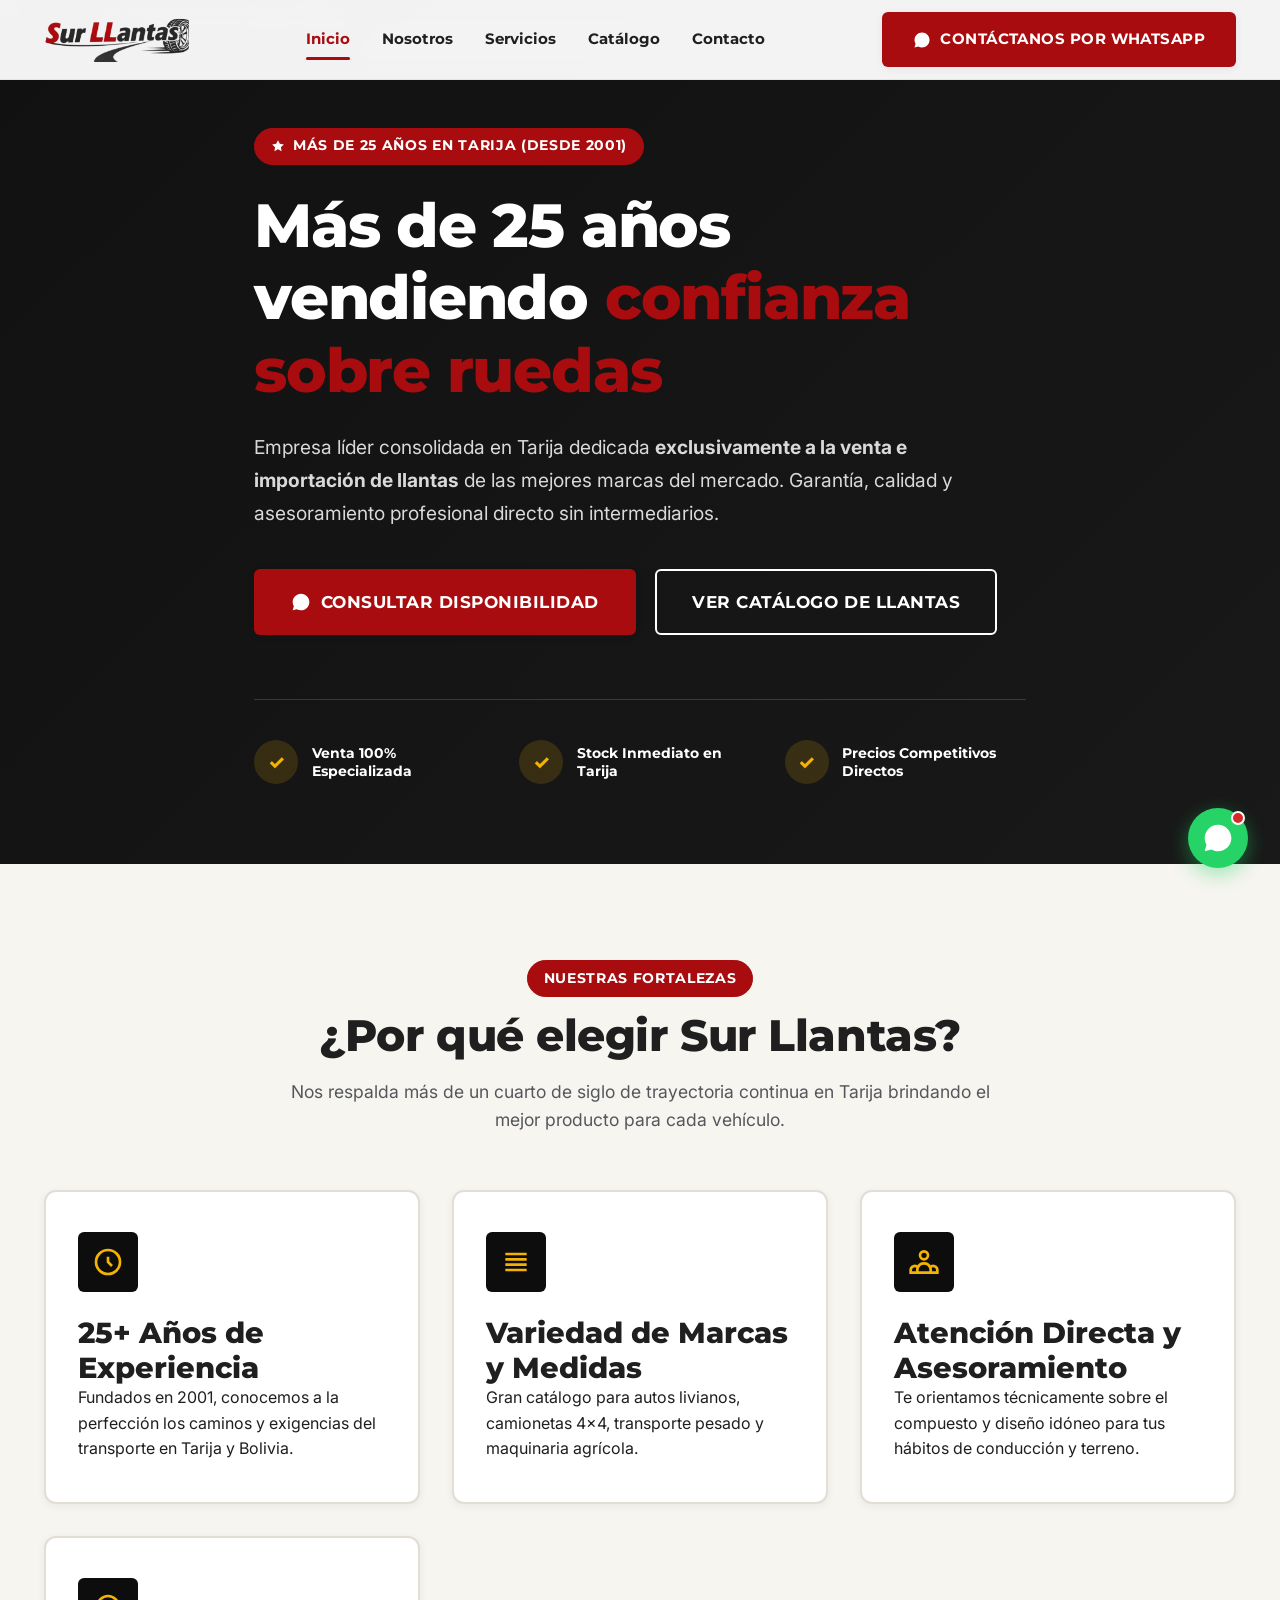
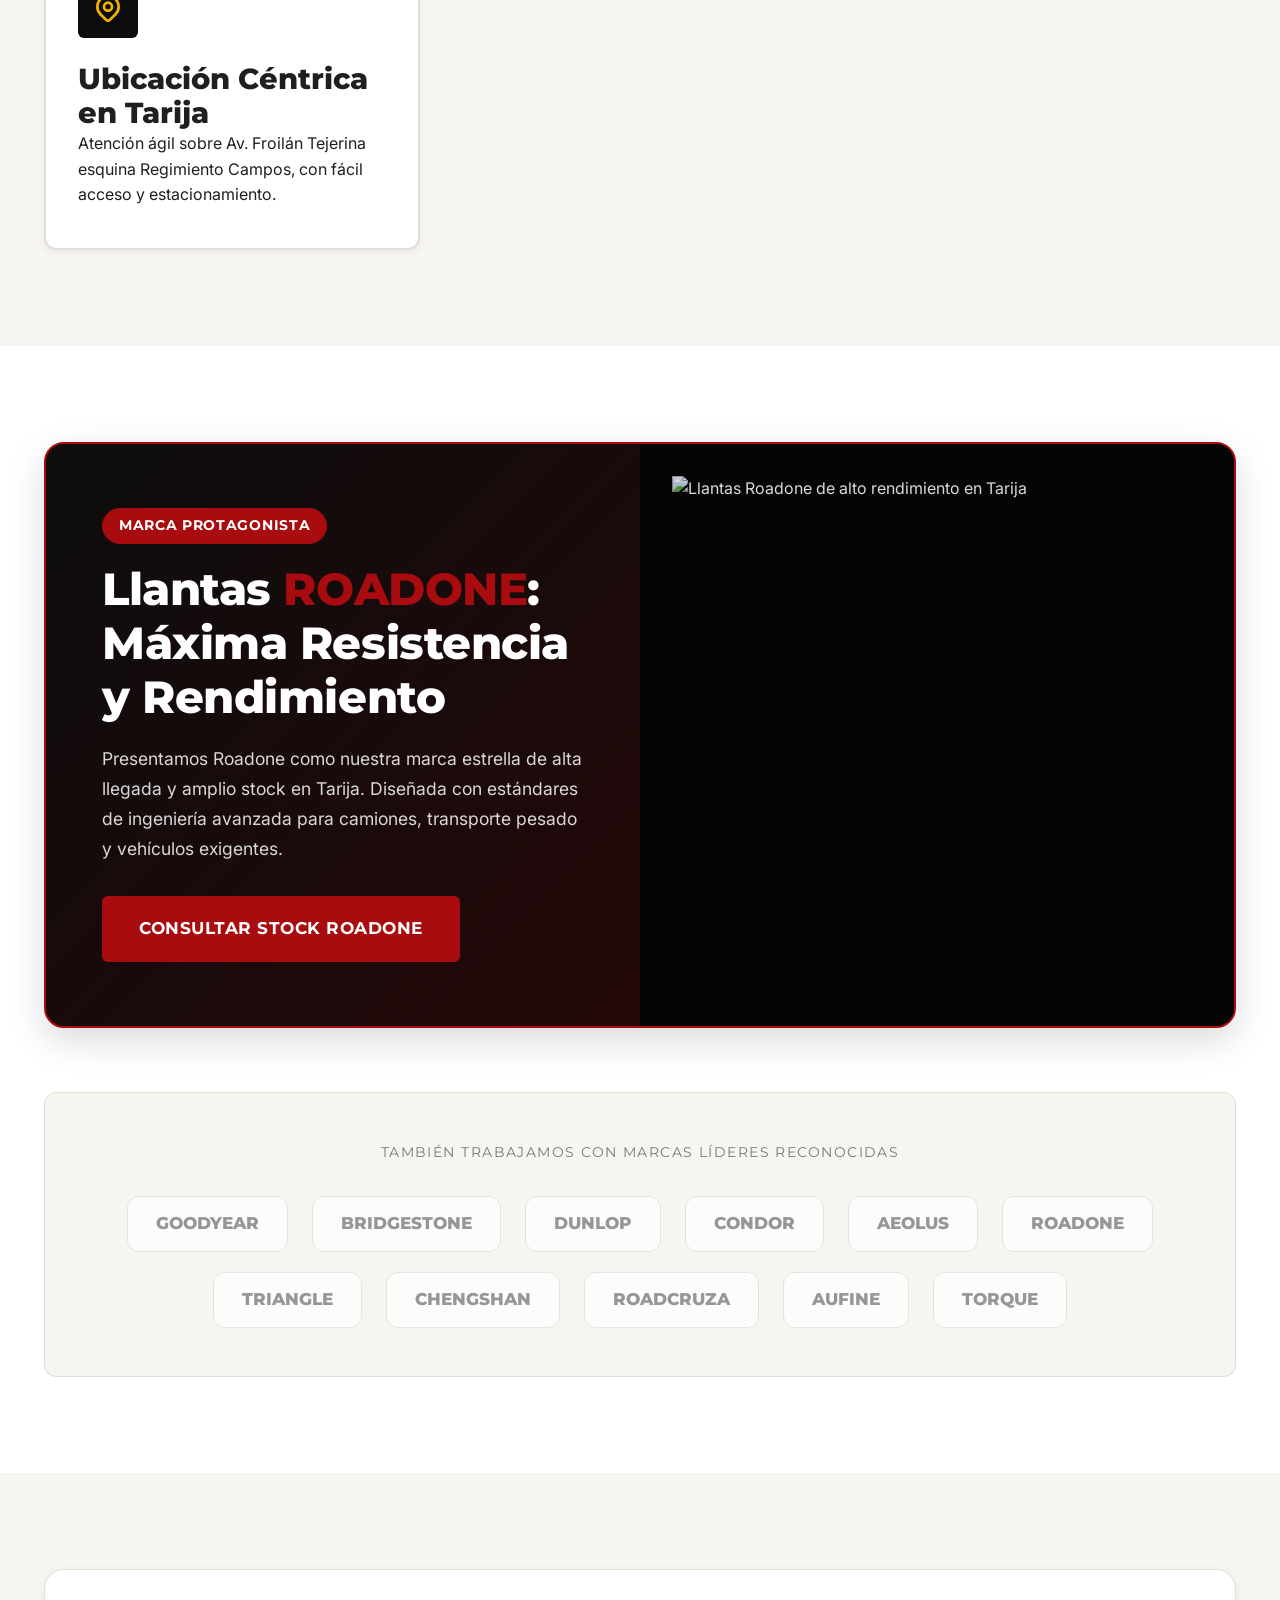
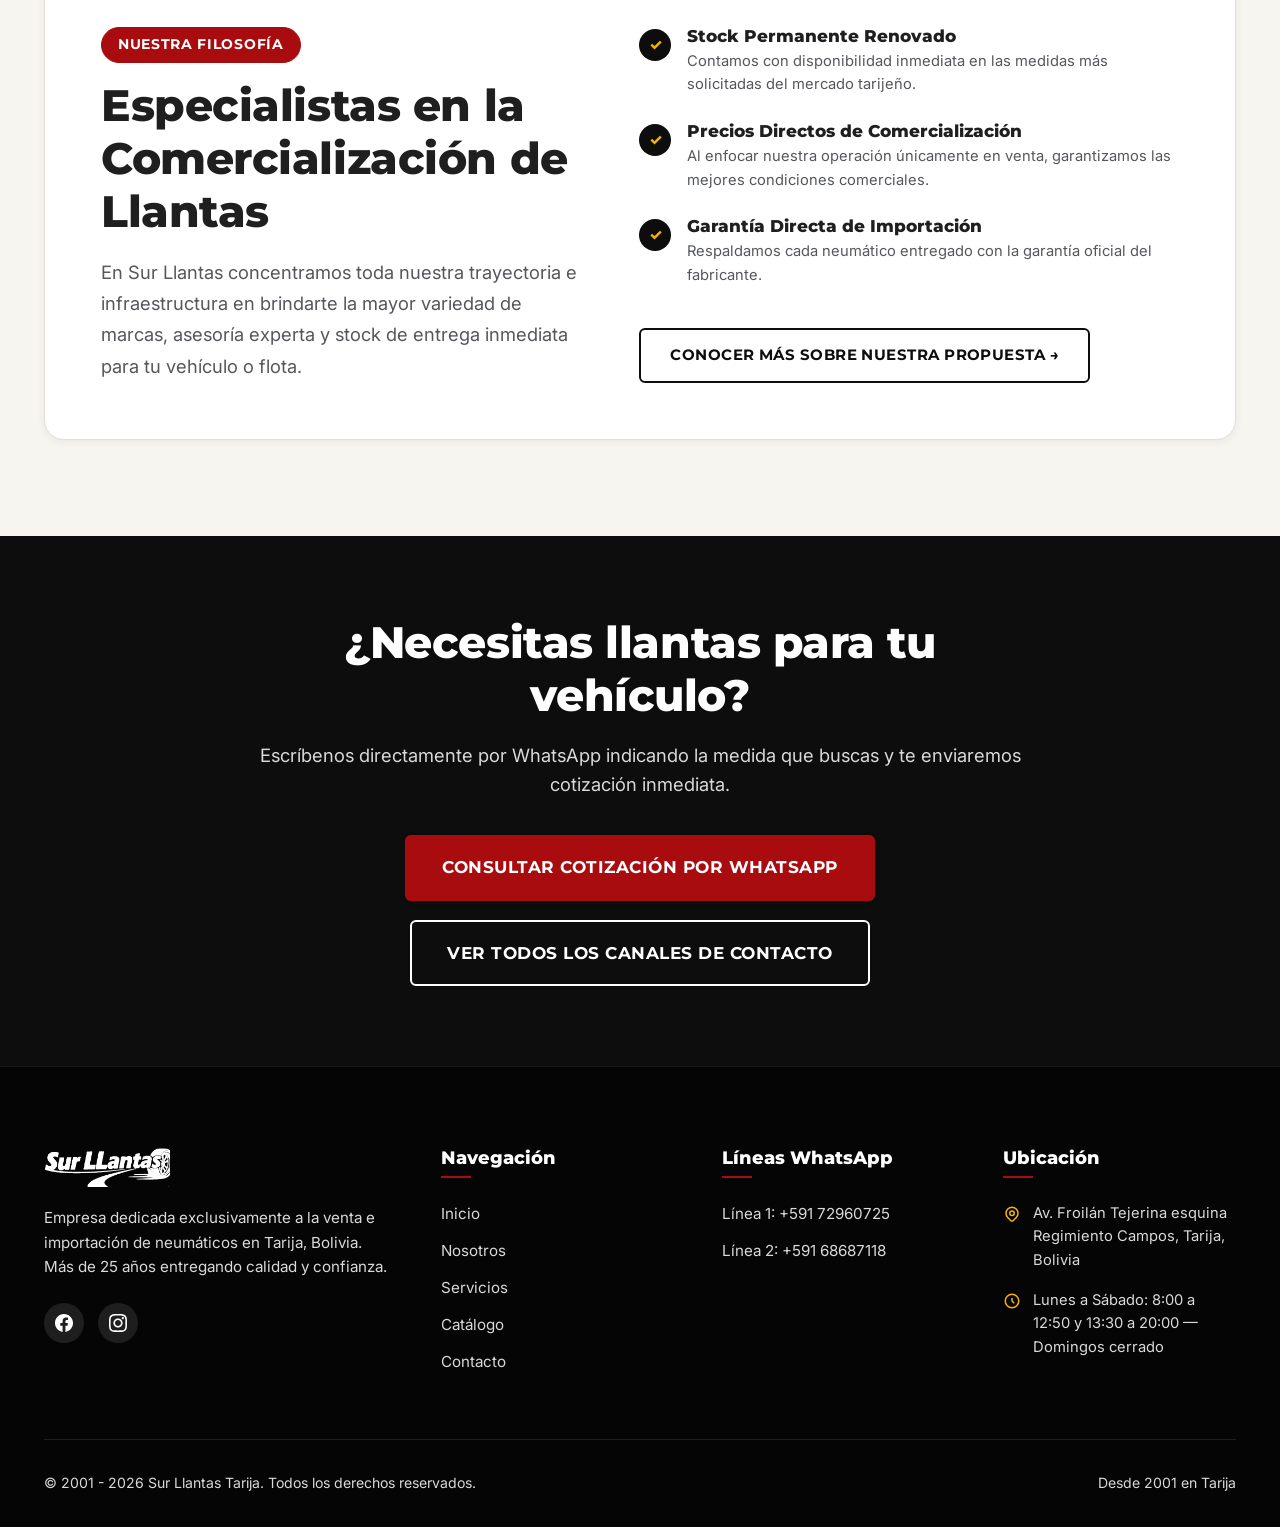
==== Web/index.html @ 8f2a709d "feat: initial commit web Sur Llantas" ====
<!DOCTYPE html>
<html lang="es">
<head>
  <meta charset="UTF-8">
  <meta name="viewport" content="width=device-width, initial-scale=1.0">
  <title>Sur Llantas | Venta de Llantas en Tarija desde 2001</title>
  <meta name="description" content="Sur Llantas en Tarija, Bolivia. Más de 25 años dedicados exclusivamente a la venta e importación de llantas para autos, camionetas 4x4, camiones (marca Roadone) y maquinaria.">
  <meta name="keywords" content="Sur Llantas, venta de llantas Tarija, llantas Tarija Bolivia, Roadone Tarija, llantas camión tarija, tienda de llantas tarija">
  
  <!-- Open Graph Meta Tags -->
  <meta property="og:title" content="Sur Llantas | Venta de Llantas en Tarija desde 2001">
  <meta property="og:description" content="Más de 25 años de experiencia comercializando llantas en Tarija, Bolivia. Venta directa de marcas líderes como Roadone, Goodyear, Bridgestone, Dunlop, Condor, Aeolus, Triangle, Chengshan, Roadcruza, Aufine y Torque.">
  <meta property="og:image" content="https://images.unsplash.com/photo-1578844251758-2f71da64c96f?q=80&w=1200&auto=format&fit=crop">
  <meta property="og:url" content="https://surllantas.com/index.html">
  <meta property="og:type" content="website">
  <meta property="og:locale" content="es_BO">
  
  <!-- Favicon -->
  <link rel="icon" type="image/png" href="assets/img/favicon.png">

  <!-- Google Fonts -->
  <link rel="preconnect" href="https://fonts.googleapis.com">
  <link rel="preconnect" href="https://fonts.gstatic.com" crossorigin>
  <link href="https://fonts.googleapis.com/css2?family=Inter:wght@400;500;600;700&family=Montserrat:wght@700;800;900&display=swap" rel="stylesheet">
  
  <!-- CSS -->
  <link rel="stylesheet" href="assets/css/styles.css">

  <!-- JSON-LD Structured Data Schema (LocalBusiness / AutoPartsStore) -->
  <script type="application/ld+json">
  {
    "@context": "https://schema.org",
    "@type": "AutoPartsStore",
    "name": "Sur Llantas",
    "description": "Venta exclusiva e importación de neumáticos en Tarija, Bolivia desde 2001.",
    "url": "https://surllantas.com",
    "telephone": ["+591 72960725", "+591 68687118"],
    "address": {
      "@type": "PostalAddress",
      "streetAddress": "Av. Froilán Tejerina esquina Regimiento Campos",
      "addressLocality": "Tarija",
      "addressRegion": "Tarija",
      "addressCountry": "BO"
    },
    "geo": {
      "@type": "GeoCoordinates",
      "latitude": -21.5121685,
      "longitude": -64.7354856
    },
    "hasMap": "https://www.google.com/maps/place/Sur+Llantas/@-21.5121685,-64.7380605,17z/data=!3m1!4b1!4m6!3m5!1s0x94064932cfb70e77:0x7c5b359980b01ece!8m2!3d-21.5121685!4d-64.7354856",
    "openingHoursSpecification": [
      {
        "@type": "OpeningHoursSpecification",
        "dayOfWeek": ["Monday", "Tuesday", "Wednesday", "Thursday", "Friday", "Saturday"],
        "opens": "08:00",
        "closes": "12:50"
      },
      {
        "@type": "OpeningHoursSpecification",
        "dayOfWeek": ["Monday", "Tuesday", "Wednesday", "Thursday", "Friday", "Saturday"],
        "opens": "13:30",
        "closes": "20:00"
      }
    ],
    "priceRange": "$$"
  }
  </script>
</head>
<body>

  <!-- NAVBAR (SHARED ACROSS ALL PAGES) -->
  <header class="navbar">
    <div class="container navbar__container">
      <a href="index.html" class="navbar__logo">
        <img src="assets/img/logo-sur-llantas.png" alt="Sur Llantas Tarija - Venta de Llantas" class="navbar__logo-img">
      </a>

      <nav class="navbar__nav">
        <a href="index.html" class="navbar__link active">Inicio</a>
        <a href="nosotros.html" class="navbar__link">Nosotros</a>
        <a href="servicios.html" class="navbar__link">Servicios</a>
        <a href="catalogo.html" class="navbar__link">Catálogo</a>
        <a href="contacto.html" class="navbar__link">Contacto</a>
      </nav>

      <div class="navbar__actions">
        <a href="https://wa.me/59172960725?text=Hola,%20quiero%20consultar%20disponibilidad%20de%20llantas" target="_blank" class="btn btn--primary" aria-label="Contáctanos por WhatsApp">
          <svg width="18" height="18" fill="currentColor" viewBox="0 0 24 24">
            <path d="M12.031 2c-5.514 0-9.999 4.486-9.999 10 0 1.8.473 3.557 1.371 5.097L2 22l4.996-1.332C8.473 21.536 10.222 22 12.031 22c5.514 0 10-4.486 10-10s-4.486-10-10-10z"/>
          </svg>
          Contáctanos por WhatsApp
        </a>
      </div>

      <button class="navbar__toggle" aria-label="Abrir menú de navegación móvil">
        <span></span>
        <span></span>
        <span></span>
      </button>
    </div>
  </header>

  <!-- Mobile Drawer Menu -->
  <div class="mobile-menu__overlay"></div>
  <aside class="mobile-menu">
    <div class="mobile-menu__nav">
      <a href="index.html" class="mobile-menu__link active">Inicio</a>
      <a href="nosotros.html" class="mobile-menu__link">Nosotros</a>
      <a href="servicios.html" class="mobile-menu__link">Servicios</a>
      <a href="catalogo.html" class="mobile-menu__link">Catálogo</a>
      <a href="contacto.html" class="mobile-menu__link">Contacto</a>
    </div>
    <div class="mobile-menu__footer">
      <a href="https://wa.me/59172960725?text=Hola,%20quiero%20consultar%20disponibilidad%20de%20llantas" target="_blank" class="btn btn--primary btn--full" style="width: 100%;" aria-label="Consultar por WhatsApp">
        Consultar por WhatsApp
      </a>
    </div>
  </aside>

  <!-- HERO SECTION -->
  <section class="hero">
    <img src="https://images.unsplash.com/photo-1578844251758-2f71da64c96f?q=80&w=1600&auto=format&fit=crop" alt="Llantas de alta resistencia Sur Llantas Tarija" class="hero__bg" loading="lazy">
    <div class="hero__overlay"></div>
    <div class="container hero__content reveal">
      <div class="badge badge--red hero__badge">
        <svg width="14" height="14" fill="currentColor" viewBox="0 0 24 24">
          <path d="M12 2L15.09 8.26L22 9.27L17 14.14L18.18 21.02L12 17.77L5.82 21.02L7 14.14L2 9.27L8.91 8.26L12 2Z"/>
        </svg>
        Más de 25 Años en Tarija (Desde 2001)
      </div>

      <h1 class="heading-xl hero__title">
        Más de 25 años vendiendo <span>confianza sobre ruedas</span>
      </h1>

      <p class="hero__subtitle">
        Empresa líder consolidada en Tarija dedicada <strong>exclusivamente a la venta e importación de llantas</strong> de las mejores marcas del mercado. Garantía, calidad y asesoramiento profesional directo sin intermediarios.
      </p>

      <div class="hero__actions">
        <a href="https://wa.me/59172960725?text=Hola,%20quiero%20consultar%20disponibilidad%20de%20llantas" target="_blank" class="btn btn--primary btn--lg" aria-label="Consultar disponibilidad por WhatsApp">
          <svg width="20" height="20" fill="currentColor" viewBox="0 0 24 24">
            <path d="M12.031 2c-5.514 0-9.999 4.486-9.999 10 0 1.8.473 3.557 1.371 5.097L2 22l4.996-1.332C8.473 21.536 10.222 22 12.031 22c5.514 0 10-4.486 10-10s-4.486-10-10-10z"/>
          </svg>
          Consultar disponibilidad
        </a>
        <a href="catalogo.html" class="btn btn--outline-white btn--lg">
          Ver Catálogo de Llantas
        </a>
      </div>

      <div class="hero__features">
        <div class="hero-feat">
          <div class="hero-feat__icon">✓</div>
          <div class="hero-feat__text">Venta 100% Especializada</div>
        </div>
        <div class="hero-feat">
          <div class="hero-feat__icon">✓</div>
          <div class="hero-feat__text">Stock Inmediato en Tarija</div>
        </div>
        <div class="hero-feat">
          <div class="hero-feat__icon">✓</div>
          <div class="hero-feat__text">Precios Competitivos Directos</div>
        </div>
      </div>
    </div>
  </section>

  <!-- POR QUÉ ELEGIRNOS -->
  <section class="section-features">
    <div class="container">
      <div class="section-header text-center reveal">
        <div class="badge badge--red section-header__subtitle">Nuestras Fortalezas</div>
        <h2 class="heading-lg section-header__title">¿Por qué elegir Sur Llantas?</h2>
        <p class="section-header__desc">
          Nos respalda más de un cuarto de siglo de trayectoria continua en Tarija brindando el mejor producto para cada vehículo.
        </p>
      </div>

      <div class="features-grid">
        <div class="feature-card reveal">
          <div class="feature-card__icon">
            <svg width="32" height="32" fill="none" stroke="currentColor" stroke-width="2" viewBox="0 0 24 24"><path d="M12 8v4l3 3m6-3a9 9 0 11-18 0 9 9 0 0118 0z"/></svg>
          </div>
          <h3 class="heading-md feature-card__title">25+ Años de Experiencia</h3>
          <p class="feature-card__desc">Fundados en 2001, conocemos a la perfección los caminos y exigencias del transporte en Tarija y Bolivia.</p>
        </div>

        <div class="feature-card reveal">
          <div class="feature-card__icon">
            <svg width="32" height="32" fill="none" stroke="currentColor" stroke-width="2" viewBox="0 0 24 24"><path d="M4 6h16M4 10h16M4 14h16M4 18h16"/></svg>
          </div>
          <h3 class="heading-md feature-card__title">Variedad de Marcas y Medidas</h3>
          <p class="feature-card__desc">Gran catálogo para autos livianos, camionetas 4x4, transporte pesado y maquinaria agrícola.</p>
        </div>

        <div class="feature-card reveal">
          <div class="feature-card__icon">
            <svg width="32" height="32" fill="none" stroke="currentColor" stroke-width="2" viewBox="0 0 24 24"><path d="M17 20h5v-2a3 3 0 00-5.356-1.857M17 20H7m10 0v-2c0-.656-.126-1.283-.356-1.857M7 20H2v-2a3 3 0 015.356-1.857M7 20v-2c0-.656.126-1.283.356-1.857m0 0a5.002 5.002 0 019.288 0M15 7a3 3 0 11-6 0 3 3 0 016 0z"/></svg>
          </div>
          <h3 class="heading-md feature-card__title">Atención Directa y Asesoramiento</h3>
          <p class="feature-card__desc">Te orientamos técnicamente sobre el compuesto y diseño idóneo para tus hábitos de conducción y terreno.</p>
        </div>

        <div class="feature-card reveal">
          <div class="feature-card__icon">
            <svg width="32" height="32" fill="none" stroke="currentColor" stroke-width="2" viewBox="0 0 24 24"><path d="M17.657 16.657L13.414 20.9a1.998 1.998 0 01-2.827 0l-4.244-4.243a8 8 0 1111.314 0z"/><path d="M15 11a3 3 0 11-6 0 3 3 0 016 0z"/></svg>
          </div>
          <h3 class="heading-md feature-card__title">Ubicación Céntrica en Tarija</h3>
          <p class="feature-card__desc">Atención ágil sobre Av. Froilán Tejerina esquina Regimiento Campos, con fácil acceso y estacionamiento.</p>
        </div>
      </div>
    </div>
  </section>

  <!-- MARCA DESTACADA (ROADONE) -->
  <section class="section-brand">
    <div class="container">
      <div class="brand-banner reveal">
        <div class="brand-banner__grid">
          <div class="brand-banner__content">
            <div class="badge badge--red brand-banner__badge">Marca Protagonista</div>
            <h2 class="heading-lg brand-banner__title">
              Llantas <span>ROADONE</span>: Máxima Resistencia y Rendimiento
            </h2>
            <p class="brand-banner__desc">
              Presentamos Roadone como nuestra marca estrella de alta llegada y amplio stock en Tarija. Diseñada con estándares de ingeniería avanzada para camiones, transporte pesado y vehículos exigentes.
            </p>
            <div class="brand-banner__actions">
              <a href="https://wa.me/59172960725?text=Hola,%20quiero%20consultar%20stock%20Roadone" target="_blank" class="btn btn--red btn--lg" aria-label="Consultar Stock Roadone por WhatsApp">
                Consultar Stock Roadone
              </a>
            </div>
          </div>

          <div class="brand-banner__media">
            <img src="https://images.unsplash.com/photo-1580273916550-e323be2ae537?q=80&w=1200&auto=format&fit=crop" alt="Llantas Roadone de alto rendimiento en Tarija" class="brand-banner__img" loading="lazy">
          </div>
        </div>
      </div>

      <div class="brand-strip-section reveal" style="margin-top: 4rem;">
        <div class="brand-strip-title">También trabajamos con marcas líderes reconocidas</div>
        <div class="brand-strip-grid">
          <div class="brand-strip-item">GOODYEAR</div>
          <div class="brand-strip-item">BRIDGESTONE</div>
          <div class="brand-strip-item">DUNLOP</div>
          <div class="brand-strip-item">CONDOR</div>
          <div class="brand-strip-item">AEOLUS</div>
          <div class="brand-strip-item">ROADONE</div>
          <div class="brand-strip-item">TRIANGLE</div>
          <div class="brand-strip-item">CHENGSHAN</div>
          <div class="brand-strip-item">ROADCRUZA</div>
          <div class="brand-strip-item">AUFINE</div>
          <div class="brand-strip-item">TORQUE</div>
        </div>
      </div>
    </div>
  </section>

  <!-- NUESTRA PROPUESTA -->
  <section class="section-proposal">
    <div class="container">
      <div class="proposal-box reveal">
        <div class="proposal-grid">
          <div class="proposal-info">
            <div class="badge badge--red" style="margin-bottom: 1rem;">Nuestra Filosofía</div>
            <h2 class="heading-lg" style="margin-bottom: 1.2rem;">Especialistas en la Comercialización de Llantas</h2>
            <p class="text-lead">
              En Sur Llantas concentramos toda nuestra trayectoria e infraestructura en brindarte la mayor variedad de marcas, asesoría experta y stock de entrega inmediata para tu vehículo o flota.
            </p>
          </div>

          <div class="proposal-list">
            <div class="proposal-item">
              <div class="proposal-item__icon">✓</div>
              <div class="proposal-item__text">
                <h4>Stock Permanente Renovado</h4>
                <p>Contamos con disponibilidad inmediata en las medidas más solicitadas del mercado tarijeño.</p>
              </div>
            </div>

            <div class="proposal-item">
              <div class="proposal-item__icon">✓</div>
              <div class="proposal-item__text">
                <h4>Precios Directos de Comercialización</h4>
                <p>Al enfocar nuestra operación únicamente en venta, garantizamos las mejores condiciones comerciales.</p>
              </div>
            </div>

            <div class="proposal-item">
              <div class="proposal-item__icon">✓</div>
              <div class="proposal-item__text">
                <h4>Garantía Directa de Importación</h4>
                <p>Respaldamos cada neumático entregado con la garantía oficial del fabricante.</p>
              </div>
            </div>

            <div style="margin-top: 1rem;">
              <a href="servicios.html" class="btn btn--outline">
                Conocer más sobre nuestra propuesta →
              </a>
            </div>
          </div>
        </div>
      </div>
    </div>
  </section>

  <!-- FINAL CTA -->
  <section class="section-cta">
    <div class="container">
      <div class="cta-box reveal">
        <h2 class="heading-lg cta-box__title">¿Necesitas llantas para tu vehículo?</h2>
        <p class="cta-box__desc">
          Escríbenos directamente por WhatsApp indicando la medida que buscas y te enviaremos cotización inmediata.
        </p>
        <div class="cta-box__actions">
          <a href="https://wa.me/59172960725?text=Hola,%20quiero%20consultar%20cotizaci%C3%B3n" target="_blank" class="btn btn--primary btn--lg" aria-label="Consultar cotización por WhatsApp">
            Consultar Cotización por WhatsApp
          </a>
          <a href="contacto.html" class="btn btn--outline-white btn--lg">
            Ver Todos los Canales de Contacto
          </a>
        </div>
      </div>
    </div>
  </section>

  <!-- FOOTER -->
  <footer class="footer">
    <div class="container">
      <div class="footer-grid">
        <div class="footer-brand">
          <div class="footer-brand__logo">
            <img src="assets/img/logo-sur-llantas.png" alt="Sur Llantas Tarija" class="footer-brand__logo-img">
          </div>
          <p class="footer-brand__desc">
            Empresa dedicada exclusivamente a la venta e importación de neumáticos en Tarija, Bolivia. Más de 25 años entregando calidad y confianza.
          </p>
          <div class="footer-socials">
            <a href="#" class="social-link" aria-label="Página de Facebook de Sur Llantas"><svg width="18" height="18" fill="currentColor" viewBox="0 0 24 24"><path d="M24 12.073c0-6.627-5.373-12-12-12s-12 5.373-12 12c0 5.99 4.388 10.954 10.125 11.854v-8.385H7.078v-3.47h3.047V9.43c0-3.007 1.792-4.669 4.533-4.669 1.312 0 2.686.235 2.686.235v2.953H15.83c-1.491 0-1.956.925-1.956 1.874v2.25h3.328l-.532 3.47h-2.796v8.385C19.612 23.027 24 18.062 24 12.073z"/></svg></a>
            <a href="#" class="social-link" aria-label="Perfil de Instagram de Sur Llantas"><svg width="18" height="18" fill="currentColor" viewBox="0 0 24 24"><path d="M12 2.163c3.204 0 3.584.012 4.85.07 3.252.148 4.771 1.691 4.919 4.919.058 1.265.069 1.645.069 4.849 0 3.205-.012 3.584-.069 4.849-.149 3.225-1.664 4.771-4.919 4.919-1.266.058-1.644.07-4.85.07-3.204 0-3.584-.012-4.849-.07-3.26-.149-4.771-1.699-4.919-4.92-.058-1.265-.07-1.644-.07-4.849 0-3.204.013-3.583.07-4.849.149-3.227 1.664-4.771 4.919-4.919 1.266-.057 1.645-.069 4.849-.069zm0-2.163c-3.259 0-3.667.014-4.947.072-4.358.2-6.78 2.618-6.98 6.98-.059 1.281-.073 1.689-.073 4.948 0 3.259.014 3.668.072 4.948.2 4.358 2.618 6.78 6.98 6.98 1.281.058 1.689.072 4.948.072 3.259 0 3.668-.014 4.948-.072 4.354-.2 6.782-2.618 6.979-6.98.059-1.28.073-1.689.073-4.948 0-3.259-.014-3.667-.072-4.947-.196-4.354-2.617-6.78-6.979-6.98-1.281-.059-1.69-.073-4.949-.073zm0 5.838c-3.403 0-6.162 2.759-6.162 6.162s2.759 6.163 6.162 6.163 6.162-2.759 6.162-6.163c0-3.403-2.759-6.162-6.162-6.162zm0 10.162c-2.209 0-4-1.79-4-4 0-2.209 1.791-4 4-4s4 1.791 4 4c0 2.21-1.791 4-4 4zm6.406-11.845c-.796 0-1.441.645-1.441 1.44s.645 1.44 1.441 1.44c.795 0 1.439-.645 1.439-1.44s-.644-1.44-1.439-1.44z"/></svg></a>
          </div>
        </div>

        <div>
          <h4 class="footer-col__title">Navegación</h4>
          <div class="footer-links">
            <a href="index.html">Inicio</a>
            <a href="nosotros.html">Nosotros</a>
            <a href="servicios.html">Servicios</a>
            <a href="catalogo.html">Catálogo</a>
            <a href="contacto.html">Contacto</a>
          </div>
        </div>

        <div>
          <h4 class="footer-col__title">Líneas WhatsApp</h4>
          <div class="footer-links">
            <a href="https://wa.me/59172960725" target="_blank">Línea 1: +591 72960725</a>
            <a href="https://wa.me/59168687118" target="_blank">Línea 2: +591 68687118</a>
          </div>
        </div>

        <div>
          <h4 class="footer-col__title">Ubicación</h4>
          <div class="footer-info-item">
            <svg width="18" height="18" fill="none" stroke="currentColor" stroke-width="2" viewBox="0 0 24 24"><path d="M17.657 16.657L13.414 20.9a1.998 1.998 0 01-2.827 0l-4.244-4.243a8 8 0 1111.314 0z"/><path d="M15 11a3 3 0 11-6 0 3 3 0 016 0z"/></svg>
            <span>Av. Froilán Tejerina esquina Regimiento Campos, Tarija, Bolivia</span>
          </div>
          <div class="footer-info-item">
            <svg width="18" height="18" fill="none" stroke="currentColor" stroke-width="2" viewBox="0 0 24 24"><path d="M12 8v4l3 3m6-3a9 9 0 11-18 0 9 9 0 0118 0z"/></svg>
            <span>Lunes a Sábado: 8:00 a 12:50 y 13:30 a 20:00 — Domingos cerrado</span>
          </div>
        </div>
      </div>

      <div class="footer-bottom">
        <div>© 2001 - 2026 Sur Llantas Tarija. Todos los derechos reservados.</div>
        <div>Desde 2001 en Tarija</div>
      </div>
    </div>
  </footer>

  <!-- BOTÓN FLOTANTE DE WHATSAPP -->
  <div class="wa-floating-wrapper">
    <div class="wa-popup" id="waPopup" aria-hidden="true">
      <div class="wa-popup__header">
        <div class="wa-popup__header-info">
          <div class="wa-popup__avatar">
            <svg width="24" height="24" fill="currentColor" viewBox="0 0 24 24">
              <path d="M12.031 2c-5.514 0-9.999 4.486-9.999 10 0 1.8.473 3.557 1.371 5.097L2 22l4.996-1.332C8.473 21.536 10.222 22 12.031 22c5.514 0 10-4.486 10-10s-4.486-10-10-10z"/>
            </svg>
          </div>
          <div>
            <h4 class="wa-popup__title">Sur Llantas Tarija</h4>
            <p class="wa-popup__subtitle">Atención y cotizaciones en línea</p>
          </div>
        </div>
        <button class="wa-popup__close" id="waCloseBtn" aria-label="Cerrar ventana de WhatsApp">✕</button>
      </div>
      <div class="wa-popup__body">
        <p class="wa-popup__msg">¡Hola! ¿En qué medida o modelo de llantas podemos asesorarte hoy? Elige una línea:</p>
        <div class="wa-popup__lines">
          <a href="https://wa.me/59172960725?text=Hola,%20quiero%20consultar%20disponibilidad%20de%20llantas" target="_blank" rel="noopener" class="wa-popup__line-btn">
            <div class="wa-popup__line-icon">
              <svg width="20" height="20" fill="currentColor" viewBox="0 0 24 24">
                <path d="M12.031 2c-5.514 0-9.999 4.486-9.999 10 0 1.8.473 3.557 1.371 5.097L2 22l4.996-1.332C8.473 21.536 10.222 22 12.031 22c5.514 0 10-4.486 10-10s-4.486-10-10-10z"/>
              </svg>
            </div>
            <div>
              <div class="wa-popup__line-name">Línea de Ventas 1</div>
              <div class="wa-popup__line-num">+591 72960725</div>
            </div>
          </a>
          <a href="https://wa.me/59168687118?text=Hola,%20quiero%20consultar%20disponibilidad%20de%20llantas" target="_blank" rel="noopener" class="wa-popup__line-btn">
            <div class="wa-popup__line-icon">
              <svg width="20" height="20" fill="currentColor" viewBox="0 0 24 24">
                <path d="M12.031 2c-5.514 0-9.999 4.486-9.999 10 0 1.8.473 3.557 1.371 5.097L2 22l4.996-1.332C8.473 21.536 10.222 22 12.031 22c5.514 0 10-4.486 10-10s-4.486-10-10-10z"/>
              </svg>
            </div>
            <div>
              <div class="wa-popup__line-name">Línea de Ventas 2</div>
              <div class="wa-popup__line-num">+591 68687118</div>
            </div>
          </a>
        </div>
      </div>
    </div>

    <!-- Botón Flotante -->
    <button class="wa-floating-btn" id="waFloatingBtn" aria-label="Abrir opciones de WhatsApp" aria-expanded="false">
      <svg width="32" height="32" fill="currentColor" viewBox="0 0 24 24">
        <path d="M12.031 2c-5.514 0-9.999 4.486-9.999 10 0 1.8.473 3.557 1.371 5.097L2 22l4.996-1.332C8.473 21.536 10.222 22 12.031 22c5.514 0 10-4.486 10-10s-4.486-10-10-10z"/>
      </svg>
      <span class="wa-floating-btn__badge"></span>
    </button>
  </div>

  <script src="assets/js/main.js"></script>
</body>
</html>
---- Web/assets/css/styles.css ----
/* ==========================================================================
   SUR LLANTAS - DESIGN SYSTEM & STYLESHEET
   Stack: Pure CSS3 (BEM, CSS Custom Properties, Flexbox & Grid)
   Palette: Dominant White #FFFFFF / #F7F5F0, Brand Red #A80C0F, Charcoal #0D0D0D
   ========================================================================== */

/* --------------------------------------------------------------------------
   1. DESIGN TOKENS & CUSTOM PROPERTIES (OFFICIAL BRAND PALETTE)
   -------------------------------------------------------------------------- */
:root {
  /* Surfaces */
  --color-blanco: #FFFFFF;
  --color-blanco-hueso: #F7F5F0;
  --color-rojo: #A80C0F;
  --color-rojo-hover: #8A0A0C;
  --color-rojo-light: rgba(168, 12, 15, 0.08);
  --color-rojo-subtle: rgba(168, 12, 15, 0.04);
  --color-carbon: #0D0D0D;
  --color-texto: #1F1F1F;
  --color-texto-suave: #55575C;

  /* Surfaces aliases */
  --bg-primary: var(--color-blanco);
  --bg-surface: var(--color-blanco-hueso);
  --bg-surface-elevated: #FFFFFF;
  --bg-dark: var(--color-carbon);
  --bg-dark-deep: #050505;
  --bg-dark-card: #181818;

  /* Brand Colors aliases */
  --color-red: var(--color-rojo);
  --color-red-hover: var(--color-rojo-hover);
  --color-red-light: var(--color-rojo-light);
  --color-amarillo: #F5B301;
  --color-amarillo-light: #FFF9E6;

  /* Typography Colors */
  --text-main: var(--color-texto);
  --text-muted: var(--color-texto-suave);
  --text-light: #777980;
  --text-white: #FFFFFF;
  --text-white-muted: #D9D9D9;

  /* Borders & Shadows */
  --border-light: #E2DDD5;
  --border-dark: #2A2A2A;
  --radius-sm: 6px;
  --radius-md: 12px;
  --radius-lg: 20px;
  --radius-full: 9999px;
  
  --shadow-sm: 0 2px 8px rgba(0, 0, 0, 0.06);
  --shadow-md: 0 6px 20px rgba(0, 0, 0, 0.09);
  --shadow-lg: 0 12px 36px rgba(0, 0, 0, 0.15);
  --shadow-glow-red: 0 4px 20px rgba(168, 12, 15, 0.35);

  /* Fonts */
  --font-heading: 'Montserrat', -apple-system, BlinkMacSystemFont, sans-serif;
  --font-body: 'Inter', -apple-system, BlinkMacSystemFont, sans-serif;

  /* Transitions */
  --transition-fast: 0.2s cubic-bezier(0.4, 0, 0.2, 1);
  --transition-normal: 0.3s cubic-bezier(0.4, 0, 0.2, 1);
  --transition-smooth: 0.5s cubic-bezier(0.16, 1, 0.3, 1);

  /* Layout */
  --container-max: 1240px;
  --nav-height: 80px;
}

/* --------------------------------------------------------------------------
   2. BASE & RESET
   -------------------------------------------------------------------------- */
*, *::before, *::after {
  box-sizing: border-box;
  margin: 0;
  padding: 0;
}

html {
  font-size: 16px;
  scroll-behavior: smooth;
  -webkit-text-size-adjust: 100%;
}

body {
  font-family: var(--font-body);
  font-size: 1rem;
  line-height: 1.6;
  color: var(--text-main);
  background-color: var(--bg-primary);
  overflow-x: hidden;
}

img, svg {
  display: block;
  max-width: 100%;
  height: auto;
}

a {
  color: inherit;
  text-decoration: none;
  transition: color var(--transition-fast);
}

ul, ol {
  list-style: none;
}

button, input, select, textarea {
  font-family: inherit;
  font-size: inherit;
  border: none;
  outline: none;
  background: none;
}

button {
  cursor: pointer;
}

/* Container */
.container {
  width: 100%;
  max-width: var(--container-max);
  margin-left: auto;
  margin-right: auto;
  padding-left: 1.5rem;
  padding-right: 1.5rem;
}

/* --------------------------------------------------------------------------
   3. TYPOGRAPHY & UTILITIES
   -------------------------------------------------------------------------- */
h1, h2, h3, h4, h5, h6 {
  font-family: var(--font-heading);
  font-weight: 800;
  line-height: 1.2;
  color: var(--text-main);
}

.heading-xl {
  font-size: clamp(2.2rem, 5vw, 3.8rem);
  letter-spacing: -0.02em;
}

.heading-lg {
  font-size: clamp(1.8rem, 3.5vw, 2.75rem);
  letter-spacing: -0.01em;
}

.heading-md {
  font-size: clamp(1.3rem, 2.5vw, 1.8rem);
}

.heading-sm {
  font-size: 1.15rem;
  font-weight: 700;
}

.text-lead {
  font-size: 1.15rem;
  color: var(--text-muted);
  line-height: 1.7;
}

.text-center { text-align: center; }
.text-red { color: var(--color-rojo); }
.text-carbon { color: var(--color-carbon); }

.badge {
  display: inline-flex;
  align-items: center;
  gap: 0.5rem;
  padding: 0.4rem 1rem;
  border-radius: var(--radius-full);
  font-family: var(--font-heading);
  font-size: 0.85rem;
  font-weight: 700;
  text-transform: uppercase;
  letter-spacing: 0.05em;
  background-color: var(--color-rojo-light);
  color: var(--color-rojo);
  border: 1px solid rgba(168, 12, 15, 0.2);
}

.badge--red {
  background-color: var(--color-rojo);
  color: #FFFFFF;
  border: 1px solid var(--color-rojo);
}

.badge--dark {
  background-color: rgba(255, 255, 255, 0.1);
  color: var(--text-white);
  border: 1px solid rgba(255, 255, 255, 0.2);
}

/* Buttons */
.btn {
  display: inline-flex;
  align-items: center;
  justify-content: center;
  gap: 0.6rem;
  padding: 0.85rem 1.8rem;
  border-radius: var(--radius-sm);
  font-family: var(--font-heading);
  font-size: 0.95rem;
  font-weight: 700;
  text-transform: uppercase;
  letter-spacing: 0.03em;
  transition: all var(--transition-fast);
  text-align: center;
  border: 2px solid transparent;
}

.btn--primary {
  background-color: var(--color-rojo);
  color: #FFFFFF;
  box-shadow: var(--shadow-sm);
}

.btn--primary:hover {
  background-color: var(--color-rojo-hover);
  transform: translateY(-2px);
  box-shadow: var(--shadow-glow-red);
  color: #FFFFFF;
}

.btn--red {
  background-color: var(--color-rojo);
  color: #FFFFFF;
}

.btn--red:hover {
  background-color: var(--color-rojo-hover);
  transform: translateY(-2px);
  box-shadow: var(--shadow-glow-red);
}

.btn--outline {
  background-color: transparent;
  border-color: var(--color-carbon);
  color: var(--color-carbon);
}

.btn--outline:hover {
  background-color: var(--color-carbon);
  color: var(--text-white);
  transform: translateY(-2px);
}

.btn--outline-red {
  background-color: transparent;
  border-color: var(--color-rojo);
  color: var(--color-rojo);
}

.btn--outline-red:hover {
  background-color: var(--color-rojo);
  color: #FFFFFF;
  transform: translateY(-2px);
}

.btn--outline-white {
  background-color: transparent;
  border-color: var(--text-white);
  color: var(--text-white);
}

.btn--outline-white:hover {
  background-color: var(--text-white);
  color: var(--color-carbon);
  transform: translateY(-2px);
}

.btn--sm {
  padding: 0.55rem 1.1rem;
  font-size: 0.85rem;
}

.btn--lg {
  padding: 1.1rem 2.2rem;
  font-size: 1.05rem;
}

/* Section Header Component */
.section-header {
  margin-bottom: 3.5rem;
}

.section-header.text-center {
  max-width: 720px;
  margin-left: auto;
  margin-right: auto;
}

.section-header__subtitle {
  margin-bottom: 0.75rem;
}

.section-header__title {
  margin-bottom: 1rem;
}

.section-header__desc {
  font-size: 1.1rem;
  color: var(--text-muted);
}

/* --------------------------------------------------------------------------
   4. NAVBAR
   -------------------------------------------------------------------------- */
.navbar {
  position: fixed;
  top: 0;
  left: 0;
  width: 100%;
  height: var(--nav-height);
  z-index: 1000;
  background-color: rgba(255, 255, 255, 0.95);
  backdrop-filter: blur(10px);
  -webkit-backdrop-filter: blur(10px);
  border-bottom: 1px solid rgba(0, 0, 0, 0.06);
  transition: all var(--transition-normal);
}

.navbar.scrolled {
  background-color: #FFFFFF;
  box-shadow: var(--shadow-md);
  height: 72px;
}

.navbar__container {
  display: flex;
  align-items: center;
  justify-content: space-between;
  height: 100%;
}

.navbar__logo {
  display: flex;
  align-items: center;
  gap: 0.75rem;
  text-decoration: none;
}

.navbar__logo-img {
  height: 46px;
  width: auto;
  max-width: 220px;
  object-fit: contain;
  display: block;
}

.navbar__logo-icon {
  width: 38px;
  height: 38px;
  background: var(--color-carbon);
  color: var(--color-rojo);
  border-radius: 50%;
  display: flex;
  align-items: center;
  justify-content: center;
  transition: transform var(--transition-normal);
}

.navbar__logo:hover .navbar__logo-icon {
  transform: rotate(180deg);
}

.navbar__logo-text span {
  color: var(--color-rojo);
}

.navbar__nav {
  display: flex;
  align-items: center;
  gap: 2rem;
}

.navbar__link {
  font-family: var(--font-heading);
  font-size: 0.95rem;
  font-weight: 700;
  color: var(--text-main);
  position: relative;
  padding: 0.5rem 0;
  transition: color var(--transition-fast);
}

.navbar__link:hover,
.navbar__link.active {
  color: var(--color-rojo);
}

.navbar__link::after {
  content: '';
  position: absolute;
  bottom: 0;
  left: 0;
  width: 0;
  height: 3px;
  background-color: var(--color-rojo);
  transition: width var(--transition-fast);
  border-radius: 2px;
}

.navbar__link:hover::after,
.navbar__link.active::after {
  width: 100%;
}

.navbar__actions {
  display: flex;
  align-items: center;
  gap: 1rem;
}

.navbar__toggle {
  display: none;
  flex-direction: column;
  justify-content: space-between;
  width: 30px;
  height: 22px;
  background: transparent;
  border: none;
  cursor: pointer;
  z-index: 1001;
}

.navbar__toggle span {
  width: 100%;
  height: 3px;
  background-color: var(--bg-dark);
  border-radius: 3px;
  transition: all var(--transition-normal);
}

/* Mobile Nav Drawer */
.mobile-menu {
  position: fixed;
  top: 0;
  right: -100%;
  width: 100%;
  max-width: 320px;
  height: 100vh;
  background-color: var(--bg-dark);
  color: var(--text-white);
  padding: 6rem 2rem 2rem 2rem;
  display: flex;
  flex-direction: column;
  justify-content: space-between;
  z-index: 999;
  transition: right var(--transition-smooth);
  box-shadow: var(--shadow-lg);
}

.mobile-menu.open {
  right: 0;
}

.mobile-menu__overlay {
  position: fixed;
  top: 0;
  left: 0;
  width: 100%;
  height: 100vh;
  background-color: rgba(0, 0, 0, 0.6);
  backdrop-filter: blur(4px);
  z-index: 998;
  opacity: 0;
  visibility: hidden;
  transition: all var(--transition-normal);
}

.mobile-menu__overlay.open {
  opacity: 1;
  visibility: visible;
}

.mobile-menu__nav {
  display: flex;
  flex-direction: column;
  gap: 1.5rem;
}

.mobile-menu__link {
  font-family: var(--font-heading);
  font-size: 1.25rem;
  font-weight: 700;
  color: var(--text-white-muted);
  transition: color var(--transition-fast);
}

.mobile-menu__link:hover,
.mobile-menu__link.active {
  color: var(--color-rojo);
}

/* --------------------------------------------------------------------------
   5. HERO SECTION
   -------------------------------------------------------------------------- */
.hero {
  position: relative;
  min-height: 90vh;
  padding-top: calc(var(--nav-height) + 3rem);
  padding-bottom: 5rem;
  display: flex;
  align-items: center;
  background-color: var(--bg-dark-deep);
  color: var(--text-white);
  overflow: hidden;
}

.hero__bg {
  position: absolute;
  top: 0;
  left: 0;
  width: 100%;
  height: 100%;
  object-fit: cover;
  opacity: 0.4;
  filter: contrast(1.1) brightness(0.9);
}

.hero__overlay {
  position: absolute;
  top: 0;
  left: 0;
  width: 100%;
  height: 100%;
  background: linear-gradient(135deg, rgba(18, 18, 18, 0.92) 0%, rgba(31, 31, 31, 0.75) 100%);
}

.hero__content {
  position: relative;
  z-index: 2;
  max-width: 820px;
}

.hero__badge {
  margin-bottom: 1.5rem;
}

.hero__title {
  color: var(--text-white);
  margin-bottom: 1.5rem;
}

.hero__title span {
  color: var(--color-rojo);
}

.hero__subtitle {
  font-size: 1.2rem;
  color: var(--text-white-muted);
  margin-bottom: 2.5rem;
  line-height: 1.7;
  max-width: 720px;
}

.hero__actions {
  display: flex;
  flex-wrap: wrap;
  gap: 1.2rem;
}

.hero__features {
  display: grid;
  grid-template-columns: repeat(auto-fit, minmax(200px, 1fr));
  gap: 1.5rem;
  margin-top: 4rem;
  padding-top: 2.5rem;
  border-top: 1px solid rgba(255, 255, 255, 0.15);
}

.hero-feat {
  display: flex;
  align-items: center;
  gap: 0.85rem;
}

.hero-feat__icon {
  width: 44px;
  height: 44px;
  border-radius: 50%;
  background: rgba(245, 179, 1, 0.15);
  color: var(--color-amarillo);
  display: flex;
  align-items: center;
  justify-content: center;
  font-size: 1.2rem;
  font-weight: 800;
  flex-shrink: 0;
}

.hero-feat__text {
  font-family: var(--font-heading);
  font-size: 0.9rem;
  font-weight: 700;
  color: var(--text-white);
  line-height: 1.3;
}

/* --------------------------------------------------------------------------
   6. SERVICE / FEATURE CARDS WITH YELLOW ICONS & RED HOVER
   -------------------------------------------------------------------------- */
.section-features {
  padding: 6rem 0;
  background-color: var(--bg-surface);
}

.features-grid {
  display: grid;
  grid-template-columns: repeat(auto-fit, minmax(320px, 1fr));
  gap: 2rem;
}

.service-card,
.feature-card {
  background-color: var(--bg-primary);
  padding: 2.5rem 2rem;
  border-radius: var(--radius-md);
  box-shadow: var(--shadow-sm);
  border: 2px solid var(--border-light);
  transition: all var(--transition-normal);
  display: flex;
  flex-direction: column;
  justify-content: space-between;
  height: 100%;
}

.service-card:hover,
.feature-card:hover {
  transform: translateY(-8px);
  box-shadow: var(--shadow-md);
  border-color: var(--color-rojo);
}

.service-card__icon,
.feature-card__icon {
  width: 60px;
  height: 60px;
  border-radius: var(--radius-sm);
  background-color: var(--color-carbon);
  color: var(--color-amarillo);
  display: flex;
  align-items: center;
  justify-content: center;
  font-size: 1.8rem;
  margin-bottom: 1.5rem;
  transition: background-color var(--transition-fast), color var(--transition-fast), transform var(--transition-fast);
}

.service-card:hover .service-card__icon,
.feature-card:hover .feature-card__icon {
  background-color: var(--color-rojo);
  color: #FFFFFF;
  transform: scale(1.05);
}

.service-card__title {
  margin-bottom: 0.85rem;
}

.service-card__desc {
  color: var(--text-muted);
  font-size: 0.98rem;
  line-height: 1.6;
  margin-bottom: 1.8rem;
}

.service-card__action {
  margin-top: auto;
}

/* --------------------------------------------------------------------------
   7. BRAND HIGHLIGHT & BRAND STRIP
   -------------------------------------------------------------------------- */
.section-brand {
  padding: 6rem 0;
  background-color: var(--bg-primary);
}

.brand-banner {
  position: relative;
  background: linear-gradient(135deg, #0D0D0D 0%, #300506 100%);
  border-radius: var(--radius-lg);
  overflow: hidden;
  color: var(--text-white);
  box-shadow: var(--shadow-lg);
  border: 2px solid var(--color-rojo);
}

.brand-banner__grid {
  display: grid;
  grid-template-columns: 1fr 1fr;
  align-items: center;
}

.brand-banner__content {
  padding: 4rem 3.5rem;
}

.brand-banner__badge {
  margin-bottom: 1.2rem;
}

.brand-banner__title {
  color: var(--text-white);
  font-size: clamp(2rem, 3.5vw, 3rem);
  margin-bottom: 1.2rem;
}

.brand-banner__title span {
  color: var(--color-rojo);
}

.brand-banner__desc {
  font-size: 1.1rem;
  color: var(--text-white-muted);
  margin-bottom: 2rem;
  line-height: 1.7;
}

.brand-banner__media {
  position: relative;
  height: 100%;
  min-height: 380px;
  background-color: var(--bg-dark-deep);
  display: flex;
  align-items: center;
  justify-content: center;
  padding: 2rem;
}

.brand-banner__img {
  width: 100%;
  height: 100%;
  object-fit: cover;
  opacity: 0.85;
}

/* Brand Logo Strip */
.brand-strip-section {
  margin-top: 4rem;
  padding: 3rem 0;
  background-color: var(--bg-surface);
  border-radius: var(--radius-md);
  border: 1px solid var(--border-light);
}

.brand-strip-title {
  text-align: center;
  font-family: var(--font-heading);
  font-size: 0.9rem;
  text-transform: uppercase;
  letter-spacing: 0.1em;
  color: var(--text-light);
  margin-bottom: 2rem;
}

.brand-strip-grid {
  display: flex;
  flex-wrap: wrap;
  align-items: center;
  justify-content: center;
  gap: 1.25rem 1.5rem;
  max-width: 1100px;
  margin: 0 auto;
  padding: 0 1rem;
}

.brand-strip-item {
  padding: 0.85rem 1.75rem;
  background-color: #FFFFFF;
  border: 1px solid var(--border-light);
  border-radius: var(--radius-md);
  font-family: var(--font-heading);
  font-weight: 800;
  font-size: 1.05rem;
  color: #777777;
  filter: grayscale(100%);
  opacity: 0.75;
  transition: all var(--transition-normal);
  cursor: default;
}

.brand-strip-item:hover {
  filter: grayscale(0%);
  opacity: 1;
  color: var(--color-rojo);
  border-color: var(--color-rojo);
  background-color: var(--color-rojo-light);
  transform: translateY(-4px);
  box-shadow: var(--shadow-sm);
}

/* --------------------------------------------------------------------------
   8. CATEGORY CARDS & CATALOG FILTERS
   -------------------------------------------------------------------------- */
.category-card {
  background-color: var(--bg-primary);
  border-radius: var(--radius-md);
  border: 1px solid var(--border-light);
  overflow: hidden;
  box-shadow: var(--shadow-sm);
  transition: all var(--transition-normal);
  display: flex;
  flex-direction: column;
}

.category-card:hover {
  transform: translateY(-6px);
  box-shadow: var(--shadow-md);
  border-color: var(--color-rojo);
}

.category-card__media {
  position: relative;
  height: 240px;
  background-color: #1A1A1A;
  overflow: hidden;
}

.category-card__img {
  width: 100%;
  height: 100%;
  object-fit: cover;
  transition: transform var(--transition-smooth);
}

.category-card:hover .category-card__img {
  transform: scale(1.06);
}

.category-card__body {
  padding: 2rem 1.8rem;
  display: flex;
  flex-direction: column;
  flex-grow: 1;
  justify-content: space-between;
}

.category-card__title {
  font-size: 1.3rem;
  margin-bottom: 0.5rem;
}

.category-card__desc {
  color: var(--text-muted);
  font-size: 0.95rem;
  margin-bottom: 1.5rem;
}

/* Catalog Filter Buttons */
.catalog-filters {
  display: flex;
  flex-wrap: wrap;
  justify-content: center;
  gap: 0.75rem;
  margin-bottom: 3rem;
}

.filter-btn {
  padding: 0.65rem 1.4rem;
  border-radius: var(--radius-full);
  font-family: var(--font-heading);
  font-size: 0.9rem;
  font-weight: 700;
  color: var(--text-main);
  background-color: var(--bg-surface);
  border: 1px solid var(--border-light);
  cursor: pointer;
  transition: all var(--transition-fast);
}

.filter-btn:hover {
  background-color: var(--color-rojo-light);
  border-color: var(--color-rojo);
  color: var(--color-rojo);
}

.filter-btn.active {
  background-color: var(--color-rojo);
  color: #FFFFFF;
  border-color: var(--color-rojo);
  box-shadow: var(--shadow-sm);
}

/* --------------------------------------------------------------------------
   8b. PROPOSAL SECTION (INDEX)
   -------------------------------------------------------------------------- */
.section-proposal {
  padding: 6rem 0;
  background-color: var(--bg-surface);
}

.proposal-box {
  background-color: var(--bg-primary);
  padding: 3.5rem;
  border-radius: var(--radius-lg);
  border: 1px solid var(--border-light);
  box-shadow: var(--shadow-sm);
}

.proposal-grid {
  display: grid;
  grid-template-columns: 1fr 1.1fr;
  gap: 3rem;
  align-items: center;
}

.proposal-list {
  display: flex;
  flex-direction: column;
  gap: 1.5rem;
}

.proposal-item {
  display: flex;
  align-items: flex-start;
  gap: 1rem;
}

.proposal-item__icon {
  width: 32px;
  height: 32px;
  border-radius: 50%;
  background-color: var(--color-carbon);
  color: var(--color-amarillo);
  display: flex;
  align-items: center;
  justify-content: center;
  font-weight: 800;
  font-size: 0.95rem;
  flex-shrink: 0;
  margin-top: 0.2rem;
}

.proposal-item__text h4 {
  font-size: 1.05rem;
  margin-bottom: 0.25rem;
}

.proposal-item__text p {
  color: var(--text-muted);
  font-size: 0.92rem;
}

/* --------------------------------------------------------------------------
   9. FAQ ACCORDION (PURE JS)
   -------------------------------------------------------------------------- */
.faq-section {
  padding: 6rem 0;
  background-color: var(--bg-primary);
}

.faq-accordion {
  max-width: 860px;
  margin: 0 auto;
  display: flex;
  flex-direction: column;
  gap: 1.2rem;
}

.faq-item {
  background-color: var(--bg-surface);
  border: 1px solid var(--border-light);
  border-radius: var(--radius-md);
  overflow: hidden;
  transition: border-color var(--transition-fast);
}

.faq-item.active {
  border-color: var(--color-rojo);
  background-color: #FFFFFF;
  box-shadow: var(--shadow-sm);
}

.faq-question {
  width: 100%;
  padding: 1.5rem 1.8rem;
  display: flex;
  align-items: center;
  justify-content: space-between;
  gap: 1rem;
  font-family: var(--font-heading);
  font-size: 1.1rem;
  font-weight: 700;
  color: var(--bg-dark);
  text-align: left;
  cursor: pointer;
  transition: color var(--transition-fast);
}

.faq-question:hover {
  color: var(--color-rojo);
}

.faq-icon {
  width: 32px;
  height: 32px;
  border-radius: 50%;
  background-color: var(--bg-primary);
  color: var(--bg-dark);
  display: flex;
  align-items: center;
  justify-content: center;
  font-size: 1.2rem;
  font-weight: 800;
  flex-shrink: 0;
  transition: transform var(--transition-normal), background-color var(--transition-fast), color var(--transition-fast);
}

.faq-item.active .faq-icon {
  transform: rotate(45deg);
  background-color: var(--color-rojo);
  color: #FFFFFF;
}

.faq-answer {
  max-height: 0;
  overflow: hidden;
  transition: max-height 0.4s cubic-bezier(0, 1, 0, 1), padding 0.3s ease;
  padding: 0 1.8rem;
  color: var(--text-muted);
  font-size: 1rem;
  line-height: 1.7;
}

.faq-item.active .faq-answer {
  max-height: 500px;
  padding: 0 1.8rem 1.8rem 1.8rem;
  transition: max-height 0.4s cubic-bezier(1, 0, 1, 0), padding 0.3s ease;
}

/* --------------------------------------------------------------------------
   10. LOCATION SECTION (MAP & HOURS)
   -------------------------------------------------------------------------- */
.section-location {
  padding: 6rem 0;
  background-color: var(--bg-primary);
}

.location-grid {
  display: grid;
  grid-template-columns: 1fr 1fr;
  gap: 2.5rem;
  align-items: stretch;
}

.location-info {
  background-color: var(--bg-surface);
  padding: 3rem 2.5rem;
  border-radius: var(--radius-md);
  border: 1px solid var(--border-light);
  display: flex;
  flex-direction: column;
  justify-content: space-between;
}

.location-detail {
  display: flex;
  align-items: flex-start;
  gap: 1.2rem;
  margin-bottom: 1.8rem;
}

.location-detail__icon {
  width: 48px;
  height: 48px;
  border-radius: var(--radius-sm);
  background-color: var(--color-carbon);
  color: var(--color-amarillo);
  display: flex;
  align-items: center;
  justify-content: center;
  font-size: 1.4rem;
  flex-shrink: 0;
}

.location-detail__title {
  font-size: 1.1rem;
  margin-bottom: 0.3rem;
}

.location-detail__text {
  color: var(--text-muted);
  font-size: 0.98rem;
}

.map-container {
  border-radius: var(--radius-md);
  overflow: hidden;
  box-shadow: var(--shadow-sm);
  border: 1px solid var(--border-light);
  min-height: 420px;
  height: 100%;
}

.map-container iframe {
  width: 100%;
  height: 100%;
  border: 0;
}

/* --------------------------------------------------------------------------
   11. FINAL CTA SECTION
   -------------------------------------------------------------------------- */
.section-cta {
  padding: 5rem 0;
  background-color: var(--bg-dark);
  color: var(--text-white);
  text-align: center;
}

.cta-box {
  max-width: 780px;
  margin: 0 auto;
}

.cta-box__title {
  color: var(--text-white);
  margin-bottom: 1.2rem;
}

.cta-box__desc {
  color: var(--text-white-muted);
  font-size: 1.15rem;
  margin-bottom: 2.2rem;
}

.cta-box__actions {
  display: flex;
  justify-content: center;
  gap: 1.2rem;
  flex-wrap: wrap;
}

/* --------------------------------------------------------------------------
   12. PAGE HEADER (INNER PAGES)
   -------------------------------------------------------------------------- */
.page-header {
  padding-top: calc(var(--nav-height) + 4rem);
  padding-bottom: 4rem;
  background-color: var(--bg-dark-deep);
  color: var(--text-white);
  position: relative;
  overflow: hidden;
}

.page-header__bg {
  position: absolute;
  top: 0;
  left: 0;
  width: 100%;
  height: 100%;
  object-fit: cover;
  opacity: 0.25;
}

.page-header__content {
  position: relative;
  z-index: 2;
  max-width: 800px;
}

.page-header__title {
  color: var(--text-white);
  margin-bottom: 1rem;
}

.page-header__desc {
  color: var(--text-white-muted);
  font-size: 1.15rem;
}

/* --------------------------------------------------------------------------
   13. NOSOTROS PAGE (TIMELINE & FOUNDERS)
   -------------------------------------------------------------------------- */
.section-history {
  padding: 6rem 0;
  background-color: var(--bg-primary);
}

.stats-grid {
  display: grid;
  grid-template-columns: repeat(auto-fit, minmax(220px, 1fr));
  gap: 2rem;
  margin-bottom: 5rem;
}

.stat-card {
  background-color: var(--bg-surface);
  padding: 2.5rem 1.8rem;
  border-radius: var(--radius-md);
  text-align: center;
  border: 1px solid var(--border-light);
}

.stat-card__number {
  font-family: var(--font-heading);
  font-size: 3.2rem;
  font-weight: 900;
  color: var(--color-carbon);
  line-height: 1;
  margin-bottom: 0.5rem;
}

.stat-card__number span {
  color: var(--color-rojo);
}

.stat-card__label {
  font-family: var(--font-heading);
  font-size: 0.95rem;
  font-weight: 700;
  color: var(--text-muted);
  text-transform: uppercase;
}

/* Timeline */
.timeline {
  position: relative;
  max-width: 860px;
  margin: 0 auto;
  padding: 2rem 0;
}

.timeline::before {
  content: '';
  position: absolute;
  top: 0;
  bottom: 0;
  left: 50%;
  width: 4px;
  background-color: var(--border-light);
  transform: translateX(-50%);
}

.timeline-item {
  position: relative;
  margin-bottom: 3.5rem;
  width: 50%;
  padding: 0 2.5rem;
}

.timeline-item--left {
  left: 0;
  text-align: right;
}

.timeline-item--right {
  left: 50%;
}

.timeline-item__dot {
  position: absolute;
  top: 0;
  width: 20px;
  height: 20px;
  border-radius: 50%;
  background-color: var(--color-rojo);
  border: 4px solid var(--bg-primary);
  box-shadow: 0 0 0 3px var(--color-carbon);
  z-index: 2;
}

.timeline-item--left .timeline-item__dot { right: -10px; }
.timeline-item--right .timeline-item__dot { left: -10px; }

.timeline-item__content {
  background-color: var(--bg-surface);
  padding: 1.8rem;
  border-radius: var(--radius-md);
  border: 1px solid var(--border-light);
  box-shadow: var(--shadow-sm);
}

.timeline-item__year {
  display: inline-block;
  font-family: var(--font-heading);
  font-weight: 800;
  font-size: 1.2rem;
  color: #FFFFFF;
  background-color: var(--color-rojo);
  padding: 0.2rem 0.8rem;
  border-radius: var(--radius-sm);
  margin-bottom: 0.75rem;
}

.timeline-item__title {
  margin-bottom: 0.5rem;
}

.timeline-item__desc {
  color: var(--text-muted);
  font-size: 0.95rem;
}

/* Founders Section */
.section-founders {
  padding: 6rem 0;
  background-color: var(--bg-surface);
}

.founders-grid {
  display: grid;
  grid-template-columns: repeat(auto-fit, minmax(320px, 1fr));
  gap: 2.5rem;
  max-width: 860px;
  margin: 0 auto;
}

.founder-card {
  background-color: var(--bg-primary);
  padding: 2.5rem 2rem;
  border-radius: var(--radius-md);
  text-align: center;
  border: 1px solid var(--border-light);
  box-shadow: var(--shadow-sm);
  transition: transform var(--transition-normal);
}

.founder-card:hover {
  transform: translateY(-5px);
  box-shadow: var(--shadow-md);
}

.founder-avatar-placeholder {
  width: 120px;
  height: 120px;
  border-radius: 50%;
  background-color: #E8E5DF;
  color: #777777;
  display: flex;
  align-items: center;
  justify-content: center;
  margin: 0 auto 1.5rem auto;
  border: 4px solid var(--bg-primary);
  box-shadow: 0 4px 12px rgba(0, 0, 0, 0.08);
  font-size: 3rem;
}

.founder-card__name {
  font-size: 1.3rem;
  margin-bottom: 0.3rem;
}

.founder-card__role {
  font-family: var(--font-heading);
  font-size: 0.85rem;
  font-weight: 700;
  color: var(--color-rojo);
  text-transform: uppercase;
  letter-spacing: 0.05em;
  margin-bottom: 1rem;
}

.founder-card__desc {
  color: var(--text-muted);
  font-size: 0.95rem;
  line-height: 1.6;
}

/* --------------------------------------------------------------------------
   14. CONTACTO PAGE (FORM & CONTACT CARDS)
   -------------------------------------------------------------------------- */
.section-contact-content {
  padding: 6rem 0;
  background-color: var(--bg-surface);
}

.contact-layout {
  display: grid;
  grid-template-columns: 1fr 1.2fr;
  gap: 3rem;
  align-items: start;
}

.contact-cards-col {
  display: flex;
  flex-direction: column;
  gap: 1.5rem;
}

.contact-card {
  background-color: var(--bg-primary);
  padding: 2rem;
  border-radius: var(--radius-md);
  border: 1px solid var(--border-light);
  box-shadow: var(--shadow-sm);
  display: flex;
  align-items: flex-start;
  gap: 1.2rem;
}

.contact-card__icon {
  width: 52px;
  height: 52px;
  border-radius: var(--radius-sm);
  background-color: var(--color-carbon);
  color: var(--color-amarillo);
  display: flex;
  align-items: center;
  justify-content: center;
  font-size: 1.5rem;
  flex-shrink: 0;
}

.contact-card__title {
  font-size: 1.1rem;
  margin-bottom: 0.3rem;
}

.contact-card__detail {
  color: var(--text-muted);
  font-size: 0.95rem;
  margin-bottom: 0.75rem;
}

/* --------------------------------------------------------------------------
   15. FOOTER
   -------------------------------------------------------------------------- */
.footer {
  background-color: var(--bg-dark-deep);
  color: var(--text-white);
  padding-top: 5rem;
  padding-bottom: 2rem;
  border-top: 1px solid rgba(255, 255, 255, 0.08);
}

.footer-grid {
  display: grid;
  grid-template-columns: 1.8fr 1.2fr 1.2fr 1.2fr;
  gap: 3rem;
  margin-bottom: 4rem;
}

.footer-brand__logo {
  display: flex;
  align-items: center;
  gap: 0.75rem;
  margin-bottom: 1.2rem;
}

.footer-brand__logo-img {
  height: 40px;
  width: auto;
  max-width: 200px;
  object-fit: contain;
  filter: brightness(0) invert(1);
}

.footer-brand__desc {
  color: var(--text-white-muted);
  font-size: 0.95rem;
  line-height: 1.6;
  margin-bottom: 1.5rem;
}

.footer-socials {
  display: flex;
  gap: 0.85rem;
}

.social-link {
  width: 40px;
  height: 40px;
  border-radius: 50%;
  background-color: rgba(255, 255, 255, 0.1);
  color: var(--text-white);
  display: flex;
  align-items: center;
  justify-content: center;
  transition: all var(--transition-fast);
}

.social-link:hover {
  background-color: var(--color-rojo);
  color: #FFFFFF;
  transform: translateY(-3px);
}

.footer-col__title {
  color: var(--text-white);
  font-size: 1.1rem;
  margin-bottom: 1.5rem;
  position: relative;
  padding-bottom: 0.6rem;
}

.footer-col__title::after {
  content: '';
  position: absolute;
  bottom: 0;
  left: 0;
  width: 30px;
  height: 2px;
  background-color: var(--color-rojo);
}

.footer-links {
  display: flex;
  flex-direction: column;
  gap: 0.8rem;
}

.footer-links a {
  color: var(--text-white-muted);
  font-size: 0.95rem;
}

.footer-links a:hover {
  color: var(--color-rojo);
  padding-left: 4px;
}

.footer-info-item {
  display: flex;
  align-items: flex-start;
  gap: 0.75rem;
  color: var(--text-white-muted);
  font-size: 0.92rem;
  margin-bottom: 1rem;
}

.footer-info-item svg {
  color: var(--color-amarillo);
  flex-shrink: 0;
  margin-top: 0.2rem;
}

.footer-bottom {
  padding-top: 2rem;
  border-top: 1px solid rgba(255, 255, 255, 0.1);
  display: flex;
  flex-wrap: wrap;
  align-items: center;
  justify-content: space-between;
  gap: 1rem;
  font-size: 0.88rem;
  color: var(--text-white-muted);
}

/* --------------------------------------------------------------------------
   16. SCROLL REVEAL ANIMATIONS
   -------------------------------------------------------------------------- */
.reveal {
  opacity: 0;
  transform: translateY(30px);
  transition: opacity 0.8s ease, transform 0.8s ease;
}

.reveal.active {
  opacity: 1;
  transform: translateY(0);
}

/* --------------------------------------------------------------------------
   17. RESPONSIVE BREAKPOINTS
   -------------------------------------------------------------------------- */
@media (max-width: 992px) {
  .navbar__nav, .navbar__actions {
    display: none;
  }

  .navbar__toggle {
    display: flex;
  }

  .brand-banner__grid,
  .proposal-grid,
  .location-grid,
  .contact-layout {
    grid-template-columns: 1fr;
  }

  .brand-banner__media {
    min-height: 280px;
  }

  .footer-grid {
    grid-template-columns: 1fr 1fr;
  }

  .timeline::before {
    left: 20px;
  }

  .timeline-item {
    width: 100%;
    left: 0 !important;
    padding-left: 3.5rem;
    padding-right: 0;
    text-align: left !important;
  }

  .timeline-item__dot {
    left: 10px !important;
  }
}

@media (max-width: 576px) {
  .footer-grid {
    grid-template-columns: 1fr;
  }

  .hero__actions {
    flex-direction: column;
  }

  .btn {
    width: 100%;
  }

  .stat-card__number {
    font-size: 2.5rem;
  }
}

/* --------------------------------------------------------------------------
   16. FLOATING WHATSAPP BUTTON & POPUP WIDGET
   -------------------------------------------------------------------------- */
.wa-floating-wrapper {
  position: fixed;
  bottom: 2rem;
  right: 2rem;
  z-index: 1000;
  display: flex;
  flex-direction: column;
  align-items: flex-end;
}

.wa-floating-btn {
  width: 60px;
  height: 60px;
  border-radius: 50%;
  background: #25D366;
  color: #FFFFFF;
  border: none;
  cursor: pointer;
  display: flex;
  align-items: center;
  justify-content: center;
  box-shadow: 0 6px 20px rgba(37, 211, 102, 0.45);
  transition: transform var(--transition-fast), box-shadow var(--transition-fast), background-color var(--transition-fast);
  position: relative;
}

.wa-floating-btn:hover {
  transform: scale(1.08);
  box-shadow: 0 8px 25px rgba(37, 211, 102, 0.6);
  background-color: #20ba59;
}

.wa-floating-btn__badge {
  position: absolute;
  top: 3px;
  right: 3px;
  width: 14px;
  height: 14px;
  border-radius: 50%;
  background-color: #D62828;
  border: 2px solid #FFFFFF;
  animation: pulse-badge 2s infinite;
}

@keyframes pulse-badge {
  0% { transform: scale(0.95); box-shadow: 0 0 0 0 rgba(214, 40, 40, 0.7); }
  70% { transform: scale(1.1); box-shadow: 0 0 0 6px rgba(214, 40, 40, 0); }
  100% { transform: scale(0.95); box-shadow: 0 0 0 0 rgba(214, 40, 40, 0); }
}

.wa-popup {
  position: absolute;
  bottom: 75px;
  right: 0;
  width: 320px;
  max-width: calc(100vw - 2.5rem);
  background: #FFFFFF;
  border-radius: var(--radius-md);
  box-shadow: 0 12px 35px rgba(0, 0, 0, 0.2);
  border: 1px solid var(--border-light);
  overflow: hidden;
  opacity: 0;
  visibility: hidden;
  transform: translateY(15px) scale(0.95);
  transition: opacity 0.25s ease, transform 0.25s ease, visibility 0.25s;
  pointer-events: none;
}

.wa-popup.active {
  opacity: 1;
  visibility: visible;
  transform: translateY(0) scale(1);
  pointer-events: auto;
}

.wa-popup__header {
  background: #075E54;
  color: #FFFFFF;
  padding: 1.2rem;
  display: flex;
  align-items: center;
  justify-content: space-between;
}

.wa-popup__header-info {
  display: flex;
  align-items: center;
  gap: 0.75rem;
}

.wa-popup__avatar {
  width: 38px;
  height: 38px;
  border-radius: 50%;
  background: #25D366;
  color: #FFFFFF;
  display: flex;
  align-items: center;
  justify-content: center;
  flex-shrink: 0;
}

.wa-popup__title {
  font-size: 1rem;
  font-weight: 700;
  margin: 0;
  line-height: 1.2;
}

.wa-popup__subtitle {
  font-size: 0.78rem;
  opacity: 0.85;
  margin: 0;
}

.wa-popup__close {
  background: transparent;
  border: none;
  color: #FFFFFF;
  font-size: 1.2rem;
  cursor: pointer;
  padding: 0.2rem 0.5rem;
  line-height: 1;
  border-radius: 4px;
  opacity: 0.8;
  transition: opacity var(--transition-fast);
}

.wa-popup__close:hover {
  opacity: 1;
}

.wa-popup__body {
  padding: 1.2rem;
  background-color: #ECE5DD;
}

.wa-popup__msg {
  background: #FFFFFF;
  padding: 0.75rem 1rem;
  border-radius: 0 var(--radius-sm) var(--radius-sm) var(--radius-sm);
  font-size: 0.88rem;
  color: var(--bg-dark);
  line-height: 1.4;
  margin-bottom: 1rem;
  box-shadow: 0 1px 3px rgba(0,0,0,0.08);
}

.wa-popup__lines {
  display: flex;
  flex-direction: column;
  gap: 0.65rem;
}

.wa-popup__line-btn {
  display: flex;
  align-items: center;
  gap: 0.75rem;
  background: #FFFFFF;
  padding: 0.75rem 1rem;
  border-radius: var(--radius-sm);
  text-decoration: none;
  color: var(--bg-dark);
  border: 1px solid var(--border-light);
  box-shadow: 0 2px 5px rgba(0,0,0,0.05);
  transition: transform var(--transition-fast), border-color var(--transition-fast), box-shadow var(--transition-fast);
}

.wa-popup__line-btn:hover {
  transform: translateY(-2px);
  border-color: #25D366;
  box-shadow: 0 4px 10px rgba(37, 211, 102, 0.2);
}

.wa-popup__line-icon {
  width: 32px;
  height: 32px;
  border-radius: 50%;
  background: #25D366;
  color: #FFFFFF;
  display: flex;
  align-items: center;
  justify-content: center;
  flex-shrink: 0;
}

.wa-popup__line-name {
  font-size: 0.75rem;
  font-weight: 700;
  text-transform: uppercase;
  color: #128C7E;
}

.wa-popup__line-num {
  font-size: 0.95rem;
  font-weight: 700;
  color: var(--bg-dark);
}

@media (max-width: 576px) {
  .wa-floating-wrapper {
    bottom: 1.25rem;
    right: 1.25rem;
  }
}
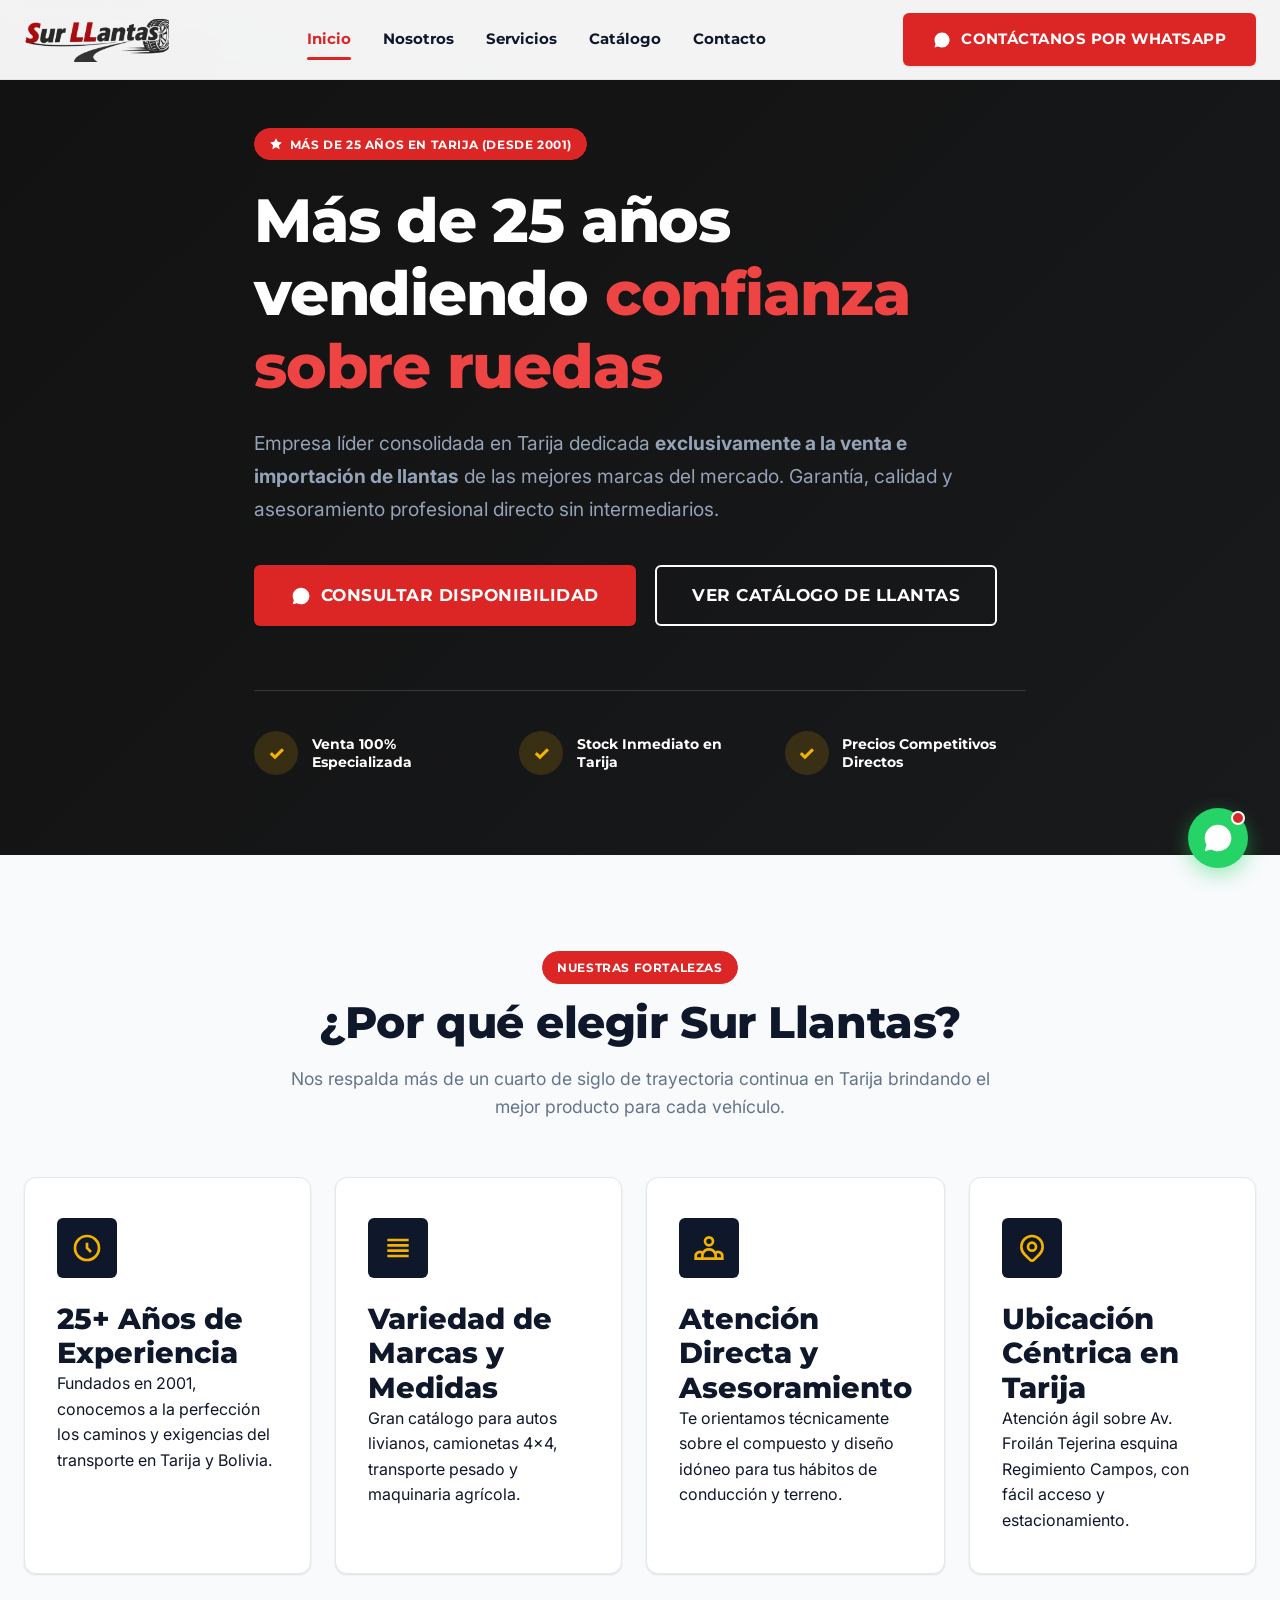
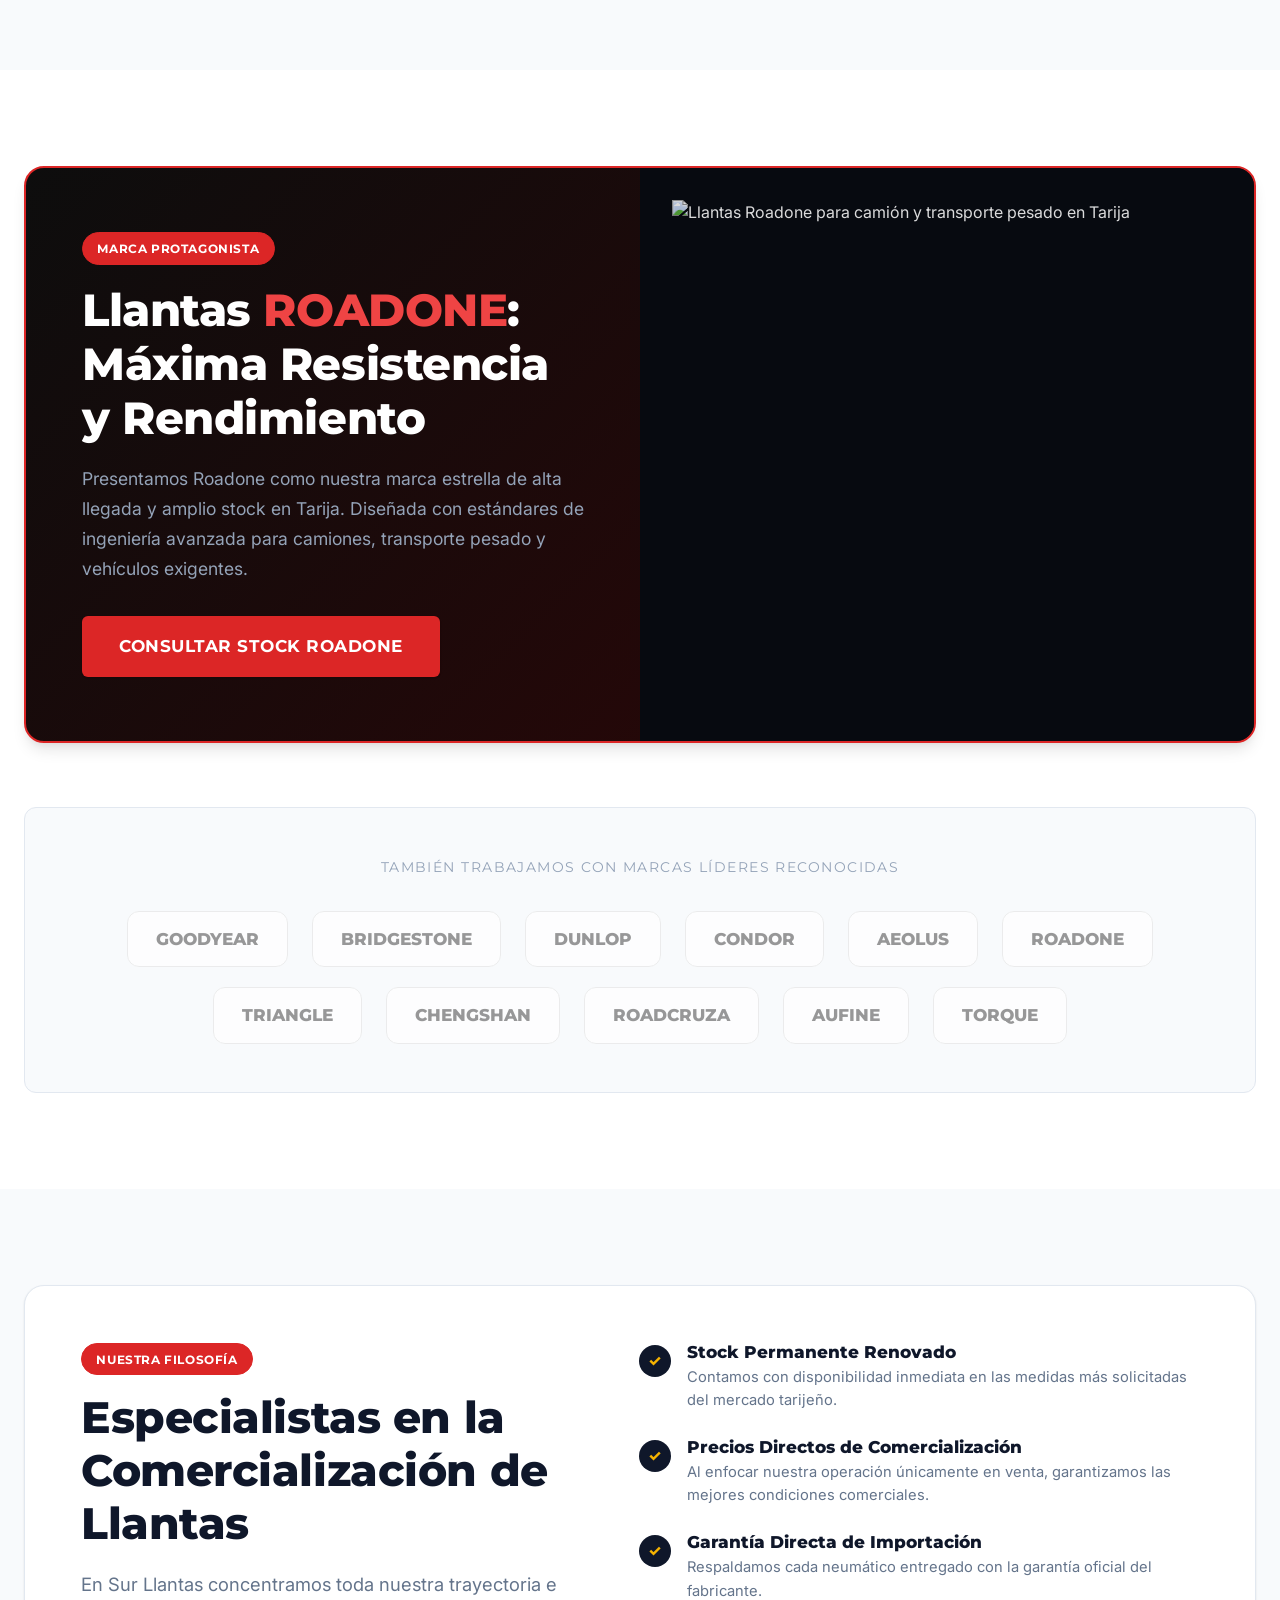
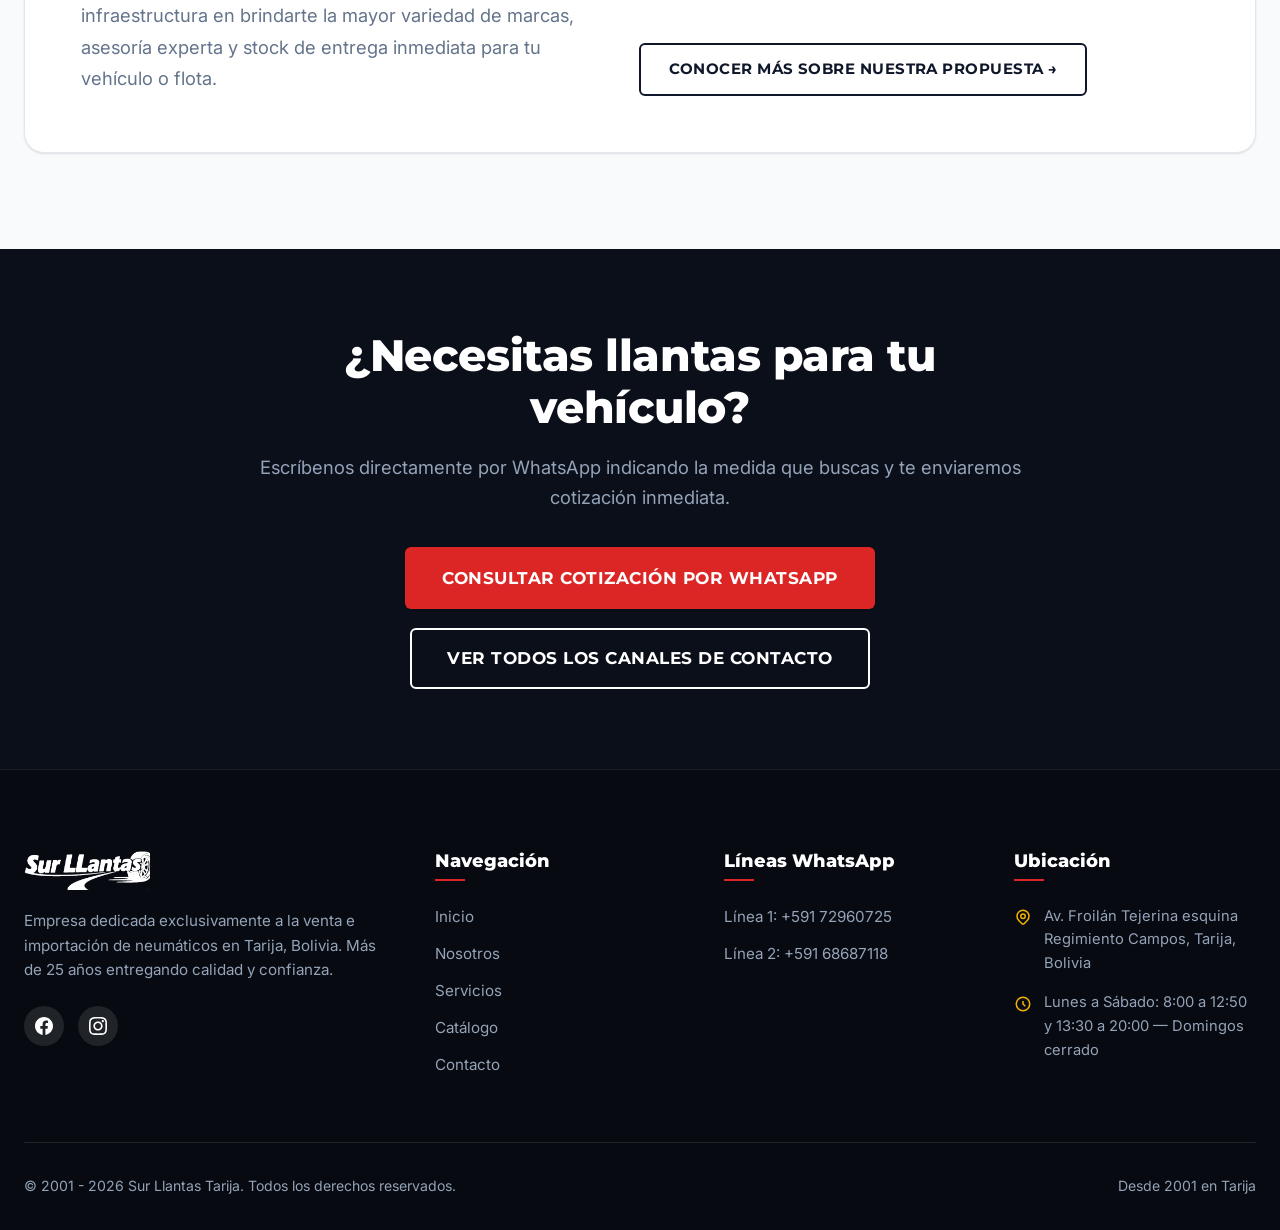
==== commit eaaf32e3: "refactor(ui/ux): master frontend, CRO and WCAG accessibility overhaul" ====
--- a/Web/index.html
+++ b/Web/index.html
@@ -130,7 +130,7 @@
       </div>
 
       <h1 class="heading-xl hero__title">
-        Más de 25 años vendiendo <span>confianza sobre ruedas</span>
+        Más de 25 años vendiendo <span style="color: var(--color-rojo-luminoso);">confianza sobre ruedas</span>
       </h1>
 
       <p class="hero__subtitle">
@@ -227,14 +227,14 @@
               Presentamos Roadone como nuestra marca estrella de alta llegada y amplio stock en Tarija. Diseñada con estándares de ingeniería avanzada para camiones, transporte pesado y vehículos exigentes.
             </p>
             <div class="brand-banner__actions">
-              <a href="https://wa.me/59172960725?text=Hola,%20quiero%20consultar%20stock%20Roadone" target="_blank" class="btn btn--red btn--lg" aria-label="Consultar Stock Roadone por WhatsApp">
+              <a href="https://wa.me/59172960725?text=Hola,%20quiero%20consultar%20stock%20y%20precios%20de%20la%20marca%20Roadone" target="_blank" class="btn btn--red btn--lg" aria-label="Consultar Stock Roadone por WhatsApp">
                 Consultar Stock Roadone
               </a>
             </div>
           </div>
 
           <div class="brand-banner__media">
-            <img src="https://images.unsplash.com/photo-1580273916550-e323be2ae537?q=80&w=1200&auto=format&fit=crop" alt="Llantas Roadone de alto rendimiento en Tarija" class="brand-banner__img" loading="lazy">
+            <img src="https://images.unsplash.com/photo-1601584115197-04ecc0da31d7?q=80&w=1200&auto=format&fit=crop" alt="Llantas Roadone para camión y transporte pesado en Tarija" class="brand-banner__img" loading="lazy">
           </div>
         </div>
       </div>
@@ -403,25 +403,25 @@
       <div class="wa-popup__body">
         <p class="wa-popup__msg">¡Hola! ¿En qué medida o modelo de llantas podemos asesorarte hoy? Elige una línea:</p>
         <div class="wa-popup__lines">
-          <a href="https://wa.me/59172960725?text=Hola,%20quiero%20consultar%20disponibilidad%20de%20llantas" target="_blank" rel="noopener" class="wa-popup__line-btn">
+          <a href="https://wa.me/59172960725?text=Hola,%20quiero%20consultar%20disponibilidad%20de%20llantas" target="_blank" rel="noopener noreferrer" class="wa-popup__line-btn">
             <div class="wa-popup__line-icon">
               <svg width="20" height="20" fill="currentColor" viewBox="0 0 24 24">
                 <path d="M12.031 2c-5.514 0-9.999 4.486-9.999 10 0 1.8.473 3.557 1.371 5.097L2 22l4.996-1.332C8.473 21.536 10.222 22 12.031 22c5.514 0 10-4.486 10-10s-4.486-10-10-10z"/>
               </svg>
             </div>
             <div>
-              <div class="wa-popup__line-name">Línea de Ventas 1</div>
+              <div class="wa-popup__line-name">Línea 1 — Ventas y Cotizaciones</div>
               <div class="wa-popup__line-num">+591 72960725</div>
             </div>
           </a>
-          <a href="https://wa.me/59168687118?text=Hola,%20quiero%20consultar%20disponibilidad%20de%20llantas" target="_blank" rel="noopener" class="wa-popup__line-btn">
+          <a href="https://wa.me/59168687118?text=Hola,%20quiero%20consultar%20por%20llantas%20para%20flotas%20y%20transporte%20pesado" target="_blank" rel="noopener noreferrer" class="wa-popup__line-btn">
             <div class="wa-popup__line-icon">
               <svg width="20" height="20" fill="currentColor" viewBox="0 0 24 24">
                 <path d="M12.031 2c-5.514 0-9.999 4.486-9.999 10 0 1.8.473 3.557 1.371 5.097L2 22l4.996-1.332C8.473 21.536 10.222 22 12.031 22c5.514 0 10-4.486 10-10s-4.486-10-10-10z"/>
               </svg>
             </div>
             <div>
-              <div class="wa-popup__line-name">Línea de Ventas 2</div>
+              <div class="wa-popup__line-name">Línea 2 — Flotas y Transporte Pesado</div>
               <div class="wa-popup__line-num">+591 68687118</div>
             </div>
           </a>
--- a/Web/assets/css/styles.css
+++ b/Web/assets/css/styles.css
@@ -10,22 +10,23 @@
 :root {
   /* Surfaces */
   --color-blanco: #FFFFFF;
-  --color-blanco-hueso: #F7F5F0;
-  --color-rojo: #A80C0F;
-  --color-rojo-hover: #8A0A0C;
-  --color-rojo-light: rgba(168, 12, 15, 0.08);
-  --color-rojo-subtle: rgba(168, 12, 15, 0.04);
-  --color-carbon: #0D0D0D;
-  --color-texto: #1F1F1F;
-  --color-texto-suave: #55575C;
+  --color-blanco-hueso: #F8FAFC;
+  --color-rojo: #DC2626;
+  --color-rojo-hover: #B91C1C;
+  --color-rojo-luminoso: #EF4444;
+  --color-rojo-light: rgba(220, 38, 38, 0.08);
+  --color-rojo-subtle: rgba(220, 38, 38, 0.04);
+  --color-carbon: #0F172A;
+  --color-texto: #0F172A;
+  --color-texto-suave: #64748B;
 
   /* Surfaces aliases */
-  --bg-primary: var(--color-blanco);
-  --bg-surface: var(--color-blanco-hueso);
+  --bg-primary: #FFFFFF;
+  --bg-surface: #F8FAFC;
   --bg-surface-elevated: #FFFFFF;
-  --bg-dark: var(--color-carbon);
-  --bg-dark-deep: #050505;
-  --bg-dark-card: #181818;
+  --bg-dark: #0B0F19;
+  --bg-dark-deep: #070A10;
+  --bg-dark-card: #111827;
 
   /* Brand Colors aliases */
   --color-red: var(--color-rojo);
@@ -37,22 +38,22 @@
   /* Typography Colors */
   --text-main: var(--color-texto);
   --text-muted: var(--color-texto-suave);
-  --text-light: #777980;
+  --text-light: #94A3B8;
   --text-white: #FFFFFF;
-  --text-white-muted: #D9D9D9;
+  --text-white-muted: #94A3B8;
 
   /* Borders & Shadows */
-  --border-light: #E2DDD5;
-  --border-dark: #2A2A2A;
+  --border-light: #E2E8F0;
+  --border-dark: #1E293B;
   --radius-sm: 6px;
   --radius-md: 12px;
   --radius-lg: 20px;
   --radius-full: 9999px;
   
-  --shadow-sm: 0 2px 8px rgba(0, 0, 0, 0.06);
-  --shadow-md: 0 6px 20px rgba(0, 0, 0, 0.09);
-  --shadow-lg: 0 12px 36px rgba(0, 0, 0, 0.15);
-  --shadow-glow-red: 0 4px 20px rgba(168, 12, 15, 0.35);
+  --shadow-sm: 0 1px 3px rgba(0, 0, 0, 0.05), 0 1px 2px rgba(0, 0, 0, 0.06);
+  --shadow-md: 0 4px 6px -1px rgba(0, 0, 0, 0.1), 0 2px 4px -1px rgba(0, 0, 0, 0.06);
+  --shadow-lg: 0 10px 15px -3px rgba(0, 0, 0, 0.1), 0 4px 6px -2px rgba(0, 0, 0, 0.05);
+  --shadow-glow-red: 0 4px 20px rgba(220, 38, 38, 0.35);
 
   /* Fonts */
   --font-heading: 'Montserrat', -apple-system, BlinkMacSystemFont, sans-serif;
@@ -64,7 +65,7 @@
   --transition-smooth: 0.5s cubic-bezier(0.16, 1, 0.3, 1);
 
   /* Layout */
-  --container-max: 1240px;
+  --container-max: 1280px;
   --nav-height: 80px;
 }
 
@@ -172,17 +173,17 @@
 .badge {
   display: inline-flex;
   align-items: center;
-  gap: 0.5rem;
-  padding: 0.4rem 1rem;
+  gap: 0.4rem;
+  padding: 0.35rem 0.9rem;
   border-radius: var(--radius-full);
   font-family: var(--font-heading);
-  font-size: 0.85rem;
+  font-size: 0.75rem;
   font-weight: 700;
   text-transform: uppercase;
   letter-spacing: 0.05em;
   background-color: var(--color-rojo-light);
   color: var(--color-rojo);
-  border: 1px solid rgba(168, 12, 15, 0.2);
+  border: 1px solid rgba(220, 38, 38, 0.2);
 }
 
 .badge--red {
@@ -192,18 +193,19 @@
 }
 
 .badge--dark {
-  background-color: rgba(255, 255, 255, 0.1);
+  background-color: rgba(255, 255, 255, 0.12);
   color: var(--text-white);
-  border: 1px solid rgba(255, 255, 255, 0.2);
-}
-
-/* Buttons */
+  border: 1px solid rgba(255, 255, 255, 0.25);
+}
+
+/* Buttons & Touch Targets */
 .btn {
   display: inline-flex;
   align-items: center;
   justify-content: center;
   gap: 0.6rem;
-  padding: 0.85rem 1.8rem;
+  min-height: 48px;
+  padding: 0.75rem 1.75rem;
   border-radius: var(--radius-sm);
   font-family: var(--font-heading);
   font-size: 0.95rem;
@@ -213,47 +215,49 @@
   transition: all var(--transition-fast);
   text-align: center;
   border: 2px solid transparent;
-}
-
-.btn--primary {
+  cursor: pointer;
+  user-select: none;
+}
+
+.btn:active {
+  transform: scale(0.98);
+}
+
+.btn--primary,
+.btn--red {
   background-color: var(--color-rojo);
   color: #FFFFFF;
   box-shadow: var(--shadow-sm);
 }
 
-.btn--primary:hover {
+.btn--primary:hover,
+.btn--red:hover {
   background-color: var(--color-rojo-hover);
   transform: translateY(-2px);
   box-shadow: var(--shadow-glow-red);
   color: #FFFFFF;
 }
 
-.btn--red {
-  background-color: var(--color-rojo);
-  color: #FFFFFF;
-}
-
-.btn--red:hover {
-  background-color: var(--color-rojo-hover);
-  transform: translateY(-2px);
-  box-shadow: var(--shadow-glow-red);
+.btn--primary:active,
+.btn--red:active {
+  transform: scale(0.98);
 }
 
 .btn--outline {
   background-color: transparent;
-  border-color: var(--color-carbon);
+  border: 2px solid var(--color-carbon);
   color: var(--color-carbon);
 }
 
 .btn--outline:hover {
   background-color: var(--color-carbon);
-  color: var(--text-white);
+  color: #FFFFFF;
   transform: translateY(-2px);
 }
 
 .btn--outline-red {
   background-color: transparent;
-  border-color: var(--color-rojo);
+  border: 2px solid var(--color-rojo);
   color: var(--color-rojo);
 }
 
@@ -265,23 +269,25 @@
 
 .btn--outline-white {
   background-color: transparent;
-  border-color: var(--text-white);
-  color: var(--text-white);
+  border: 2px solid #FFFFFF;
+  color: #FFFFFF;
 }
 
 .btn--outline-white:hover {
-  background-color: var(--text-white);
+  background-color: #FFFFFF;
   color: var(--color-carbon);
   transform: translateY(-2px);
 }
 
 .btn--sm {
-  padding: 0.55rem 1.1rem;
+  min-height: 42px;
+  padding: 0.5rem 1.2rem;
   font-size: 0.85rem;
 }
 
 .btn--lg {
-  padding: 1.1rem 2.2rem;
+  min-height: 52px;
+  padding: 0.95rem 2.2rem;
   font-size: 1.05rem;
 }
 
@@ -550,7 +556,7 @@
 }
 
 .hero__title span {
-  color: var(--color-rojo);
+  color: var(--color-rojo-luminoso);
 }
 
 .hero__subtitle {
@@ -612,10 +618,38 @@
   background-color: var(--bg-surface);
 }
 
-.features-grid {
+.grid-4,
+.features-grid,
+.categories-grid {
   display: grid;
-  grid-template-columns: repeat(auto-fit, minmax(320px, 1fr));
-  gap: 2rem;
+  grid-template-columns: repeat(4, 1fr);
+  gap: 1.5rem;
+}
+
+.services-grid-6 {
+  display: grid;
+  grid-template-columns: repeat(3, 1fr);
+  gap: 1.5rem;
+}
+
+@media (max-width: 1023px) {
+  .grid-4,
+  .features-grid,
+  .categories-grid,
+  .services-grid-6 {
+    grid-template-columns: repeat(2, 1fr);
+    gap: 1.25rem;
+  }
+}
+
+@media (max-width: 767px) {
+  .grid-4,
+  .features-grid,
+  .categories-grid,
+  .services-grid-6 {
+    grid-template-columns: 1fr;
+    gap: 1rem;
+  }
 }
 
 .service-card,
@@ -624,17 +658,17 @@
   padding: 2.5rem 2rem;
   border-radius: var(--radius-md);
   box-shadow: var(--shadow-sm);
-  border: 2px solid var(--border-light);
+  border: 1px solid var(--border-light);
   transition: all var(--transition-normal);
   display: flex;
   flex-direction: column;
-  justify-content: space-between;
+  justify-content: flex-start;
   height: 100%;
 }
 
 .service-card:hover,
 .feature-card:hover {
-  transform: translateY(-8px);
+  transform: translateY(-4px);
   box-shadow: var(--shadow-md);
   border-color: var(--color-rojo);
 }
@@ -715,7 +749,7 @@
 }
 
 .brand-banner__title span {
-  color: var(--color-rojo);
+  color: var(--color-rojo-luminoso);
 }
 
 .brand-banner__desc {
@@ -975,8 +1009,9 @@
 }
 
 .faq-item.active {
-  border-color: var(--color-rojo);
-  background-color: #FFFFFF;
+  border-color: var(--border-light);
+  border-left: 4px solid var(--color-rojo);
+  background-color: var(--bg-surface);
   box-shadow: var(--shadow-sm);
 }
 
@@ -1188,9 +1223,21 @@
 
 .stats-grid {
   display: grid;
-  grid-template-columns: repeat(auto-fit, minmax(220px, 1fr));
-  gap: 2rem;
+  grid-template-columns: repeat(4, 1fr);
+  gap: 1.5rem;
   margin-bottom: 5rem;
+}
+
+@media (max-width: 1023px) {
+  .stats-grid {
+    grid-template-columns: repeat(2, 1fr);
+  }
+}
+
+@media (max-width: 576px) {
+  .stats-grid {
+    grid-template-columns: 1fr;
+  }
 }
 
 .stat-card {
@@ -1309,10 +1356,16 @@
 
 .founders-grid {
   display: grid;
-  grid-template-columns: repeat(auto-fit, minmax(320px, 1fr));
+  grid-template-columns: repeat(2, 1fr);
   gap: 2.5rem;
   max-width: 860px;
   margin: 0 auto;
+}
+
+@media (max-width: 767px) {
+  .founders-grid {
+    grid-template-columns: 1fr;
+  }
 }
 
 .founder-card {
@@ -1330,19 +1383,45 @@
   box-shadow: var(--shadow-md);
 }
 
+.founder-avatar-wrapper {
+  width: 112px;
+  height: 112px;
+  border-radius: 50%;
+  overflow: hidden;
+  background-color: #F1F5F9;
+  border: 2px solid var(--color-rojo);
+  box-shadow: var(--shadow-sm);
+  margin: 0 auto 1.25rem auto;
+  display: flex;
+  align-items: center;
+  justify-content: center;
+}
+
+.founder-avatar-wrapper img {
+  width: 100%;
+  height: 100%;
+  object-fit: cover;
+  display: block;
+}
+
+.founder-avatar-wrapper svg {
+  width: 60px;
+  height: 60px;
+  color: #94A3B8;
+}
+
 .founder-avatar-placeholder {
-  width: 120px;
-  height: 120px;
+  width: 112px;
+  height: 112px;
   border-radius: 50%;
-  background-color: #E8E5DF;
-  color: #777777;
+  overflow: hidden;
+  background-color: #F1F5F9;
+  border: 2px solid var(--color-rojo);
+  box-shadow: var(--shadow-sm);
+  margin: 0 auto 1.25rem auto;
   display: flex;
   align-items: center;
   justify-content: center;
-  margin: 0 auto 1.5rem auto;
-  border: 4px solid var(--bg-primary);
-  box-shadow: 0 4px 12px rgba(0, 0, 0, 0.08);
-  font-size: 3rem;
 }
 
 .founder-card__name {
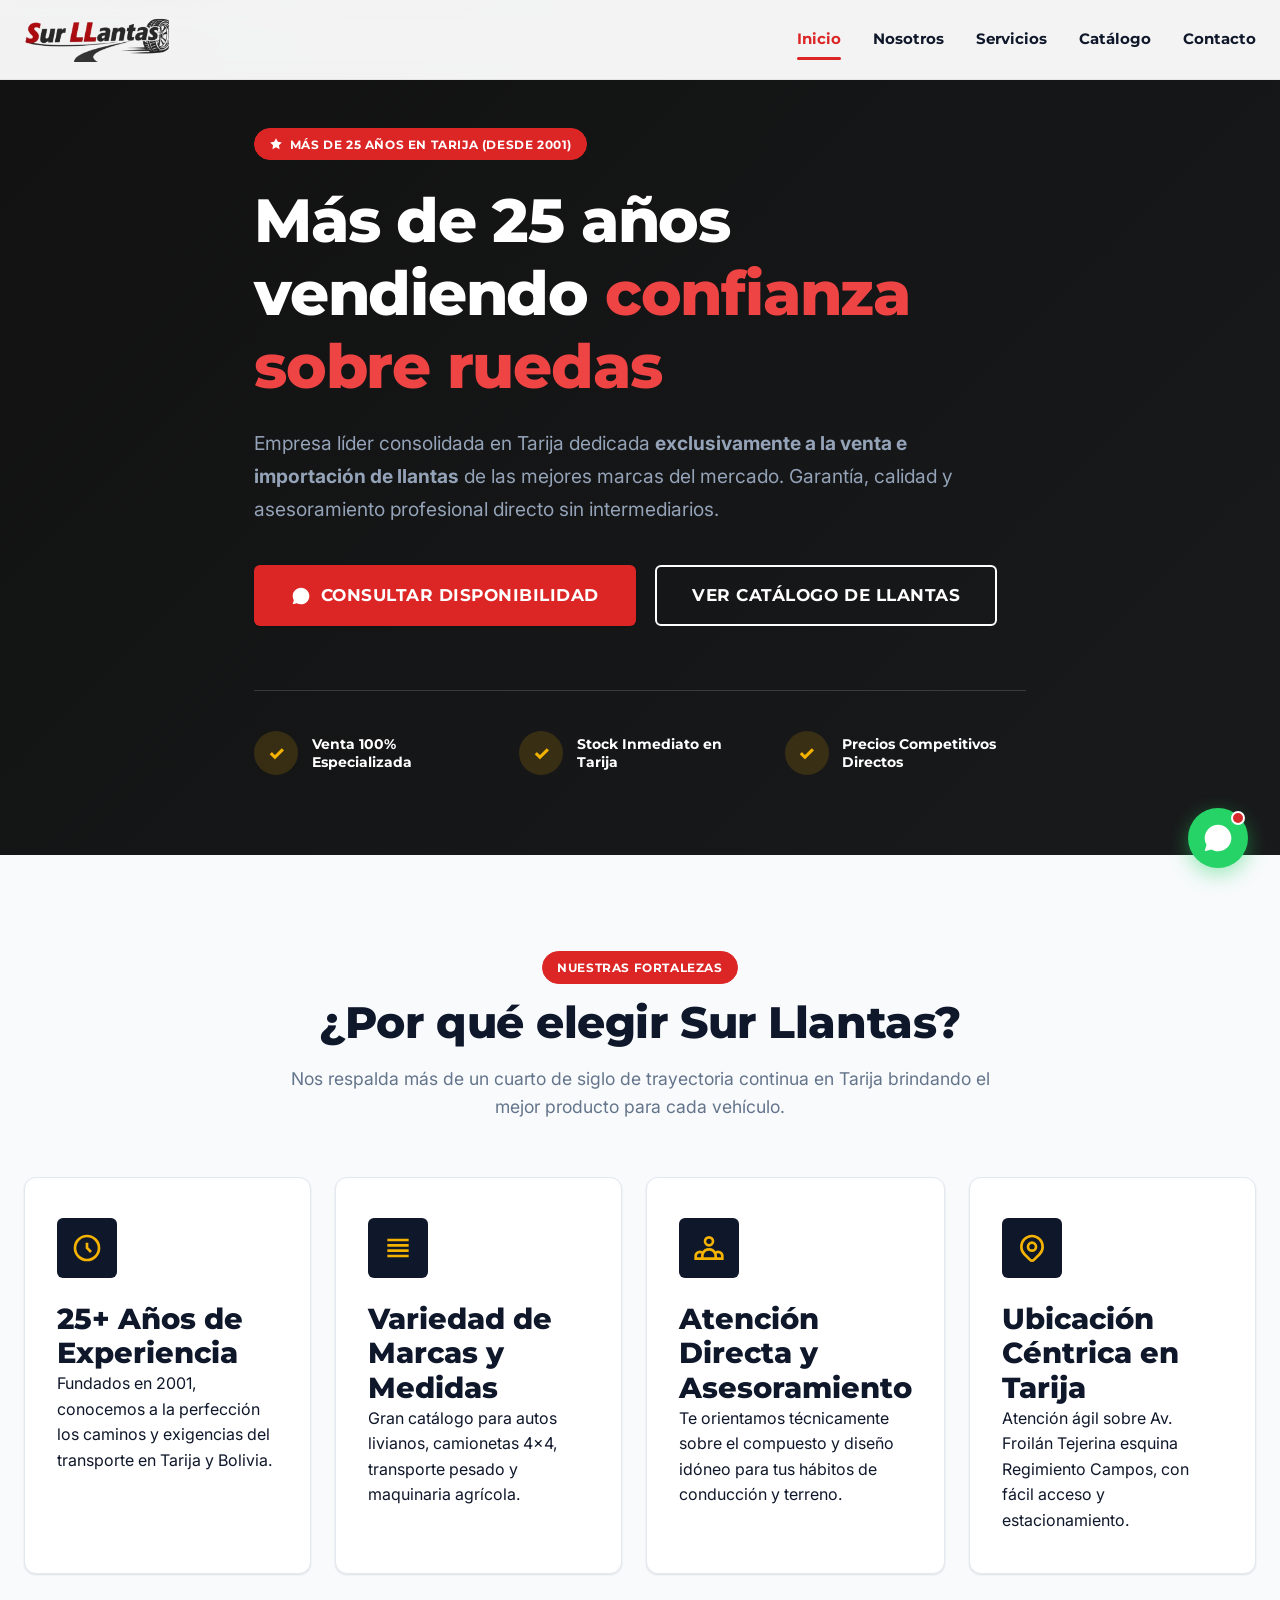
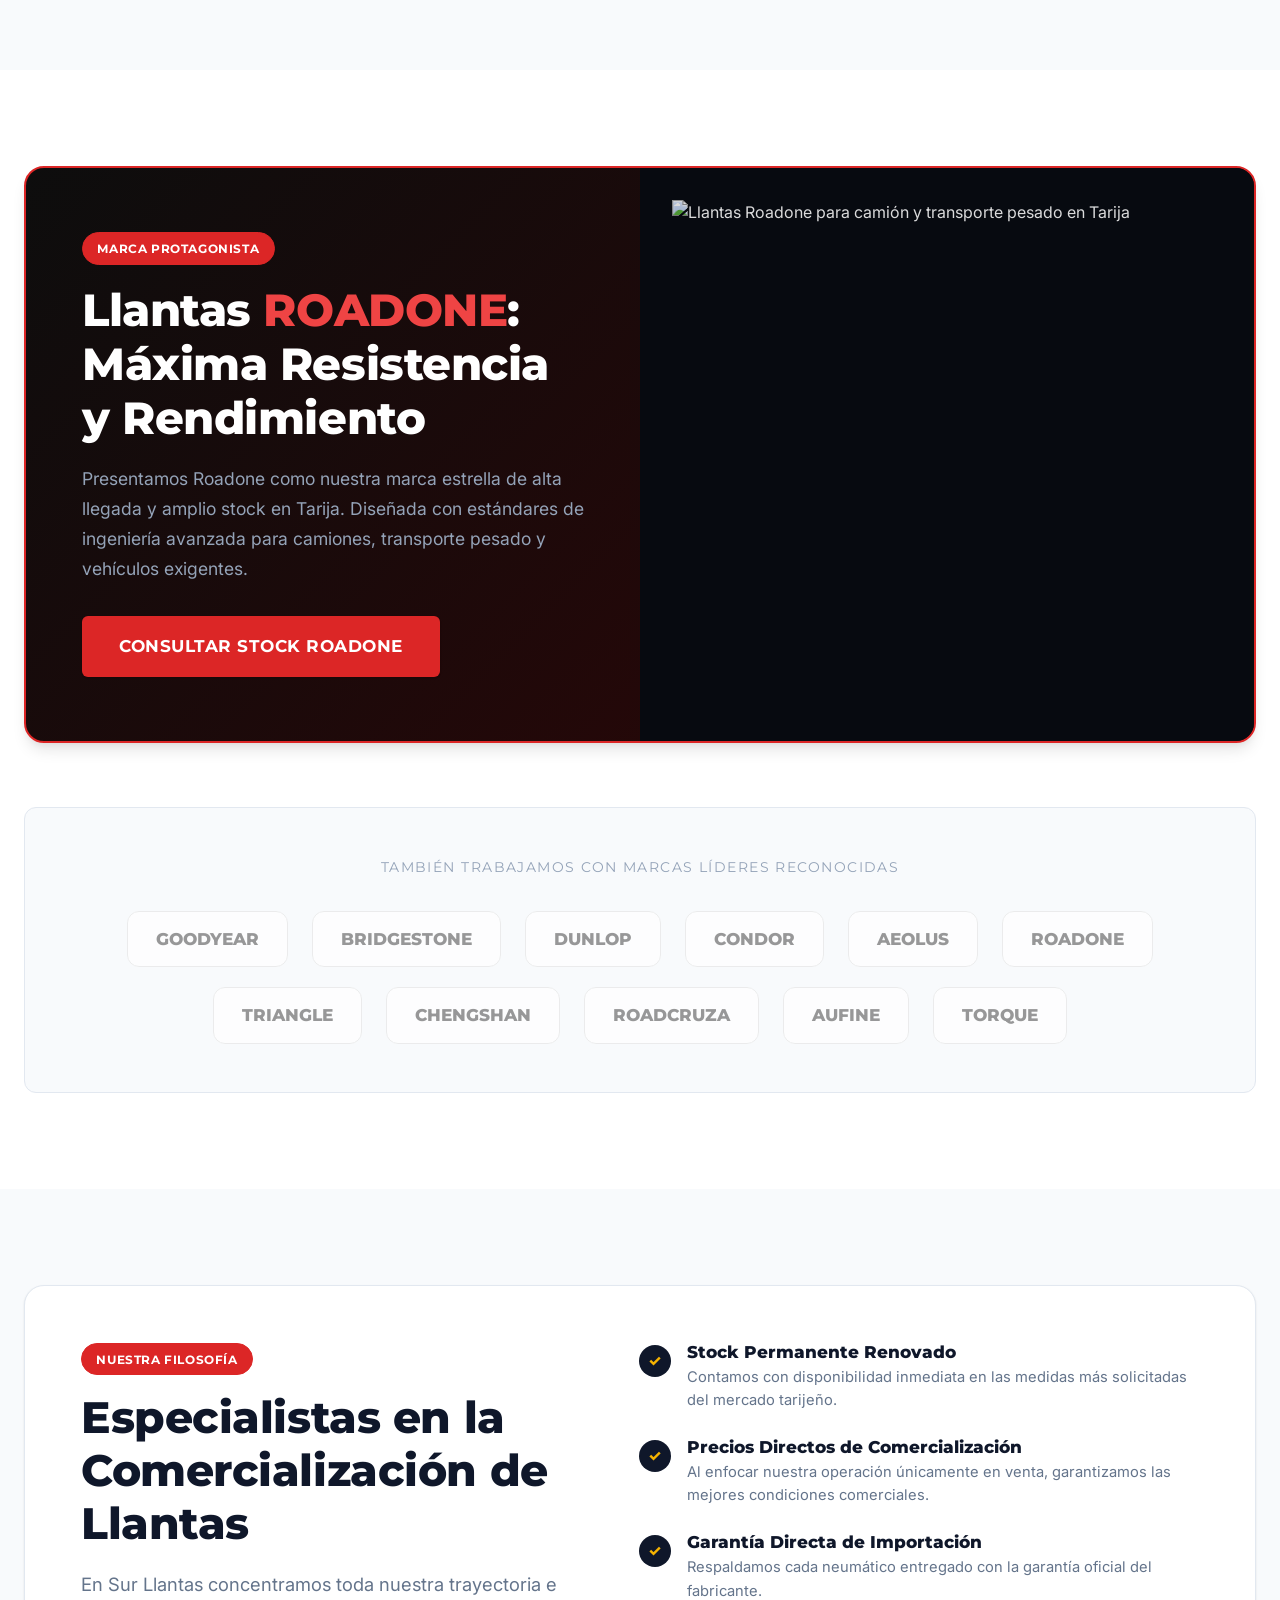
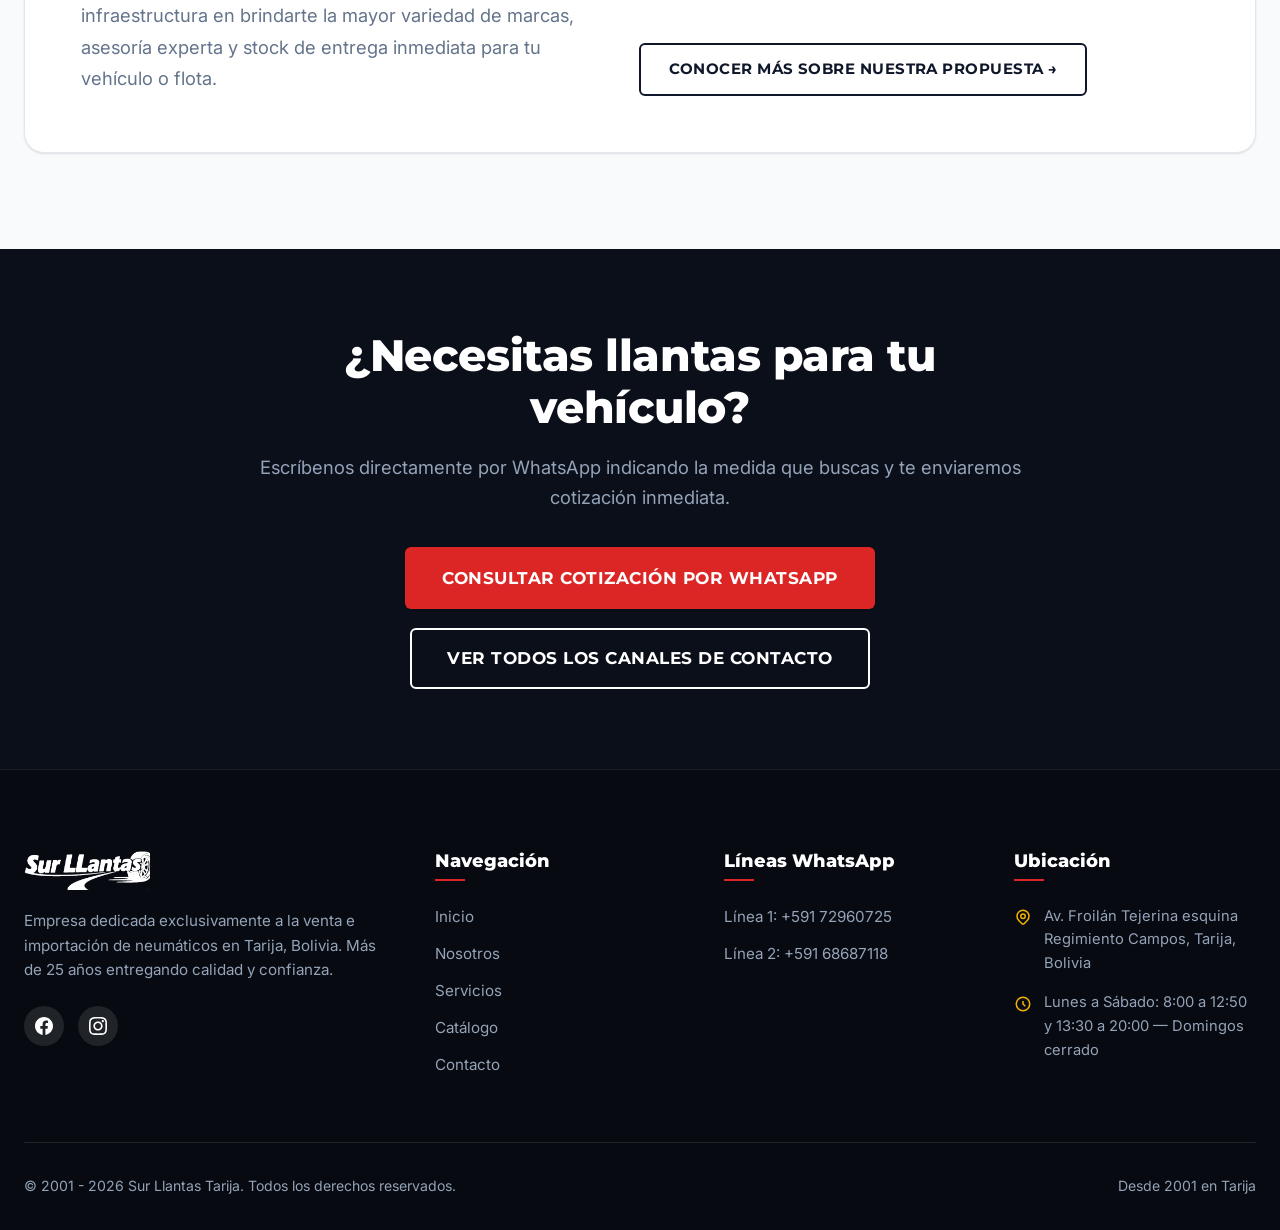
==== commit b8d08e51: "fix(nav): remove header and mobile menu whatsapp button" ====
--- a/Web/index.html
+++ b/Web/index.html
@@ -83,15 +83,6 @@
         <a href="contacto.html" class="navbar__link">Contacto</a>
       </nav>
 
-      <div class="navbar__actions">
-        <a href="https://wa.me/59172960725?text=Hola,%20quiero%20consultar%20disponibilidad%20de%20llantas" target="_blank" class="btn btn--primary" aria-label="Contáctanos por WhatsApp">
-          <svg width="18" height="18" fill="currentColor" viewBox="0 0 24 24">
-            <path d="M12.031 2c-5.514 0-9.999 4.486-9.999 10 0 1.8.473 3.557 1.371 5.097L2 22l4.996-1.332C8.473 21.536 10.222 22 12.031 22c5.514 0 10-4.486 10-10s-4.486-10-10-10z"/>
-          </svg>
-          Contáctanos por WhatsApp
-        </a>
-      </div>
-
       <button class="navbar__toggle" aria-label="Abrir menú de navegación móvil">
         <span></span>
         <span></span>
@@ -109,11 +100,6 @@
       <a href="servicios.html" class="mobile-menu__link">Servicios</a>
       <a href="catalogo.html" class="mobile-menu__link">Catálogo</a>
       <a href="contacto.html" class="mobile-menu__link">Contacto</a>
-    </div>
-    <div class="mobile-menu__footer">
-      <a href="https://wa.me/59172960725?text=Hola,%20quiero%20consultar%20disponibilidad%20de%20llantas" target="_blank" class="btn btn--primary btn--full" style="width: 100%;" aria-label="Consultar por WhatsApp">
-        Consultar por WhatsApp
-      </a>
     </div>
   </aside>
 
